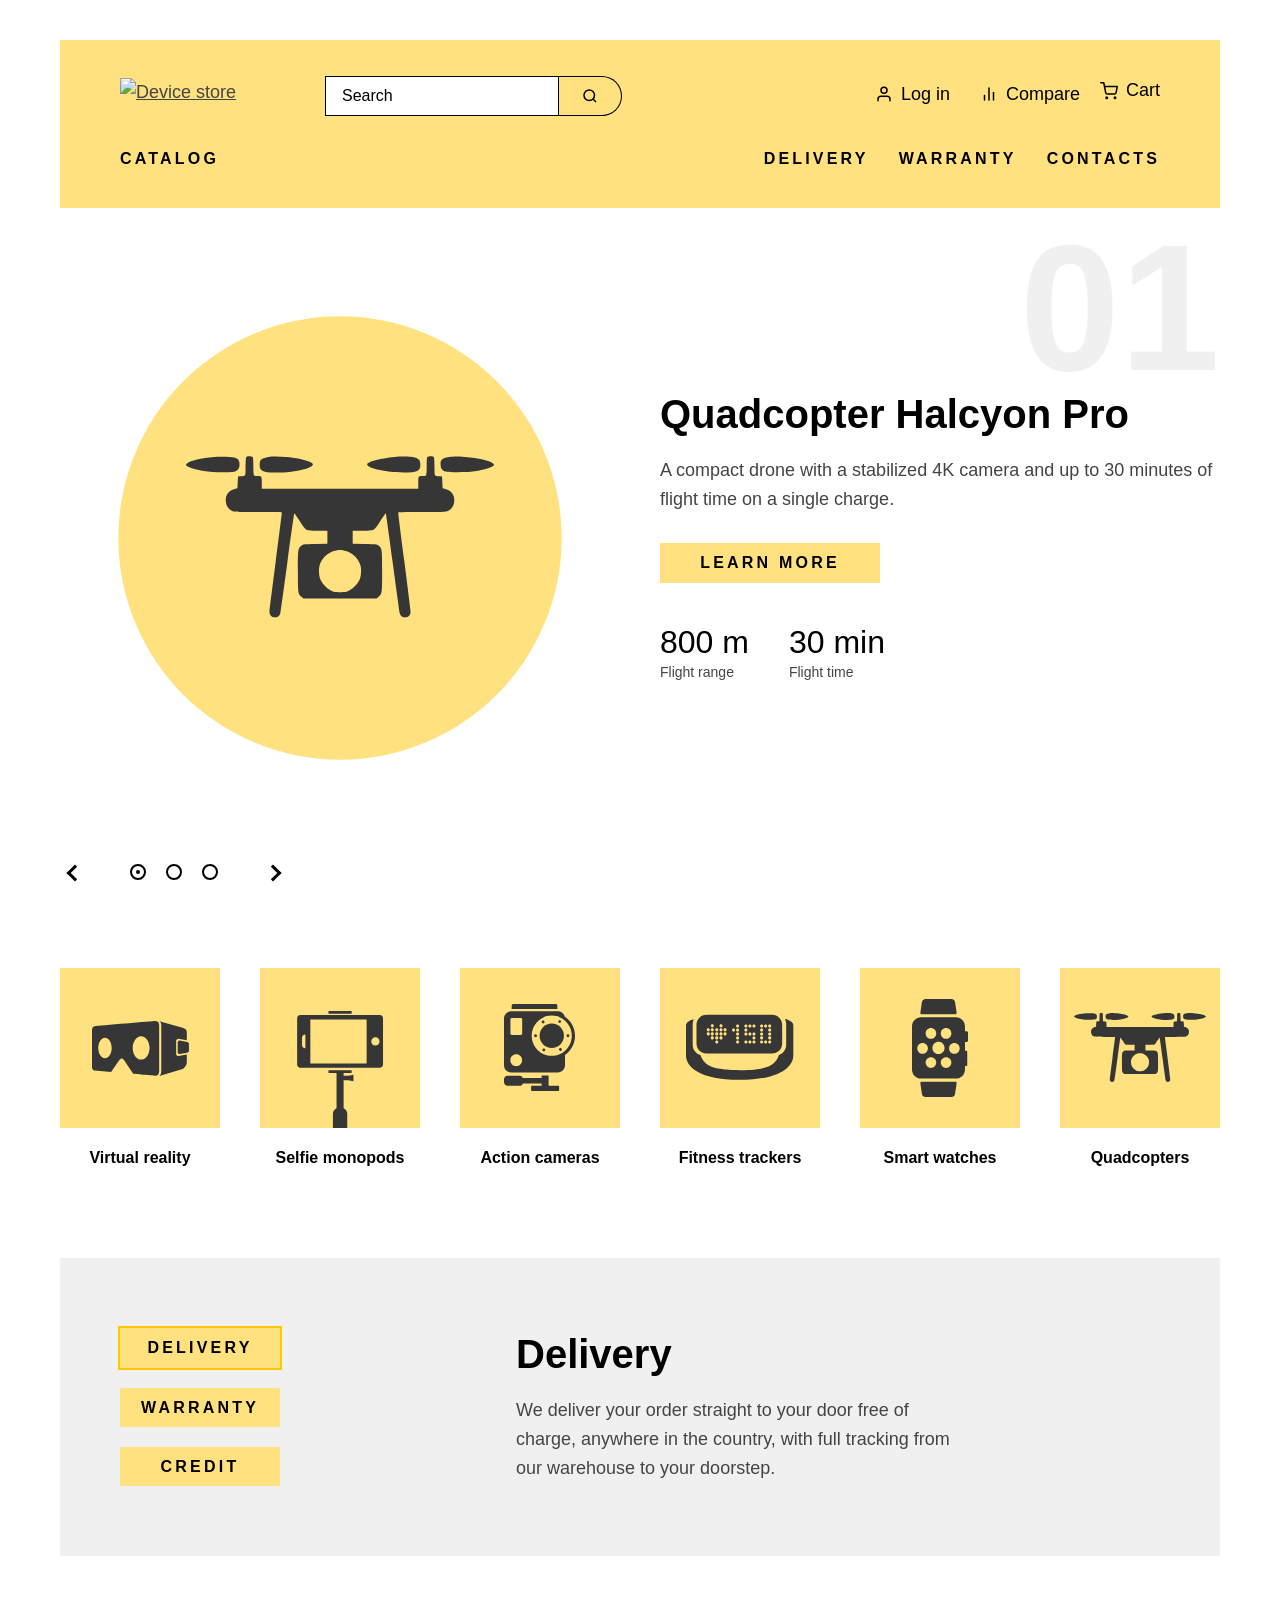
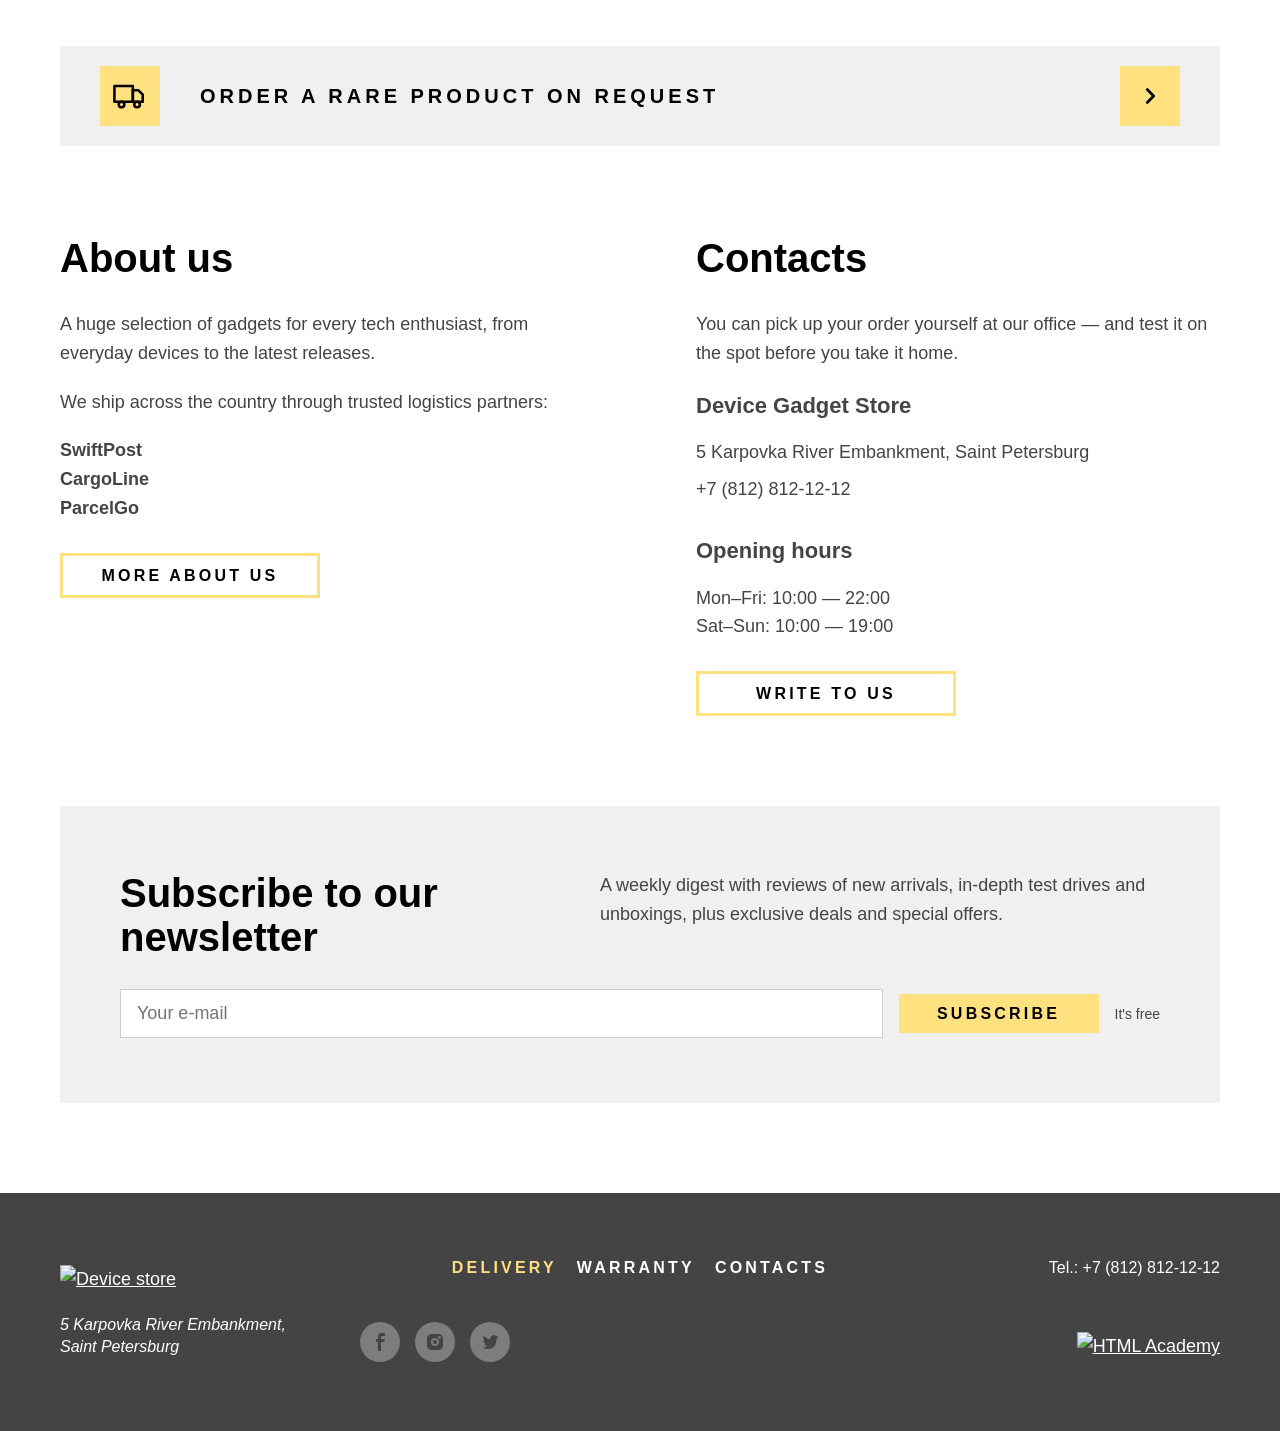
==== index.html @ ead5c439 "Add icons and real interactivity (cart, filters, sorting, pagination) - Replace empty placeholder sq" ====
<!DOCTYPE html>
<html lang="en">
  <head>
    <meta charset="utf-8">
    <meta name="viewport" content="width=device-width, initial-scale=1.0">
    <meta name="color-scheme" content="light">
    <meta name="description" content="Device — an online store for gadgets: drones, VR headsets, action cameras, fitness trackers, smart watches and more.">
    <title>Device — Gadget Store</title>
    <link rel="icon" href="./img/favicon.svg" type="image/svg+xml">
    <link rel="preload" href="./fonts/Rubik/Rubik-Regular.woff2" as="font" type="font/woff2" crossorigin>
    <link rel="preload" href="./fonts/Raleway/Raleway-ExtraBold.woff2" as="font" type="font/woff2" crossorigin>
    <link rel="stylesheet" href="./css/styles.css">
    <script src="./js/main.js" defer></script>
  </head>
  <body>
    <header class="page-header">
      <nav class="main-nav" data-nav>
        <a class="main-nav-logo" href="index.html">
          <img class="main-nav-logo-image" src="./img/logos/logo.svg" height="36" width="145" alt="Device store">
        </a>
        <button class="main-nav-toggle" type="button" data-nav-toggle aria-expanded="false" aria-label="Toggle navigation">
          <span class="main-nav-toggle-line"></span>
        </button>
        <div class="user-menu">
          <form class="search" action="https://echo.htmlacademy.ru/" method="post">
            <label class="search-label">
              <span class="visually-hidden">Search the site</span>
              <input class="search-input" type="search" name="search" placeholder="Search">
            </label>
            <button class="search-button" type="submit">
              <svg class="icon" width="18" height="18" viewBox="0 0 24 24" fill="none" stroke="currentColor" stroke-width="2" aria-hidden="true">
                <circle cx="11" cy="11" r="7"></circle>
                <path d="m20 20-3.6-3.6"></path>
              </svg>
              <span class="visually-hidden">Find</span>
            </button>
          </form>
          <ul class="user-list reset-list">
            <li class="user-list-item user-list-item-login">
              <a class="user-link link" href="#">
                <svg class="icon" width="18" height="18" viewBox="0 0 24 24" fill="none" stroke="currentColor" stroke-width="2" stroke-linecap="round" stroke-linejoin="round" aria-hidden="true">
                  <path d="M20 21v-2a4 4 0 0 0-4-4H8a4 4 0 0 0-4 4v2"></path>
                  <circle cx="12" cy="7" r="4"></circle>
                </svg>
                Log in
              </a>
            </li>
          </ul>
          <ul class="shop-list reset-list">
            <li class="shop-list-item shop-list-item-compare">
              <a class="shop-link link" href="#">
                <svg class="icon" width="18" height="18" viewBox="0 0 24 24" fill="none" stroke="currentColor" stroke-width="2" stroke-linecap="round" stroke-linejoin="round" aria-hidden="true">
                  <line x1="18" y1="20" x2="18" y2="10"></line>
                  <line x1="12" y1="20" x2="12" y2="4"></line>
                  <line x1="6" y1="20" x2="6" y2="14"></line>
                </svg>
                Compare
              </a>
            </li>
            <li class="shop-list-item shop-list-item-cart">
              <button class="shop-link cart-button link" type="button" data-cart-button>
                <svg class="icon" width="18" height="18" viewBox="0 0 24 24" fill="none" stroke="currentColor" stroke-width="2" stroke-linecap="round" stroke-linejoin="round" aria-hidden="true">
                  <circle cx="9" cy="21" r="1"></circle>
                  <circle cx="20" cy="21" r="1"></circle>
                  <path d="M1 1h4l2.68 13.39a2 2 0 0 0 2 1.61h9.72a2 2 0 0 0 2-1.61L23 6H6"></path>
                </svg>
                Cart
                <span class="cart-count" data-cart-count hidden>0</span>
              </button>
            </li>
          </ul>
        </div>
        <ul class="site-list reset-list">
          <li class="site-list-item site-list-item-catalog">
            <a class="site-link link" href="catalog.html">Catalog</a>
          </li>
          <li class="site-list-item">
            <a class="site-link link" href="#">Delivery</a>
          </li>
          <li class="site-list-item">
            <a class="site-link link" href="#">Warranty</a>
          </li>
          <li class="site-list-item">
            <a class="site-link link" href="#">Contacts</a>
          </li>
        </ul>
      </nav>
    </header>
    <main class="main-container main-index">
      <h1 class="visually-hidden">Device — online gadget store</h1>
      <section class="slider" data-slider>
        <h2 class="visually-hidden">Featured products</h2>
        <ul class="slider-list reset-list">
          <li class="slider-slide slider-slide-current" data-slide>
            <span class="slider-number" aria-hidden="true">01</span>
            <img class="slider-image" src="./img/slider-img/drone.svg" height="480" width="480" alt="Quadcopter with a 4K camera">
            <div class="slider-content">
              <h3 class="slider-title title">Quadcopter Halcyon Pro</h3>
              <p class="slider-description">
                A compact drone with a stabilized 4K camera and up to 30 minutes
                of flight time on a single charge.
              </p>
              <a class="button slider-button-details" href="#">Learn more</a>
              <dl class="specs">
                <div class="specs-item">
                  <dt class="specs-name">Flight range</dt>
                  <dd class="specs-value">800 m</dd>
                </div>
                <div class="specs-item">
                  <dt class="specs-name">Flight time</dt>
                  <dd class="specs-value">30 min</dd>
                </div>
              </dl>
            </div>
          </li>
          <li class="slider-slide" data-slide hidden>
            <span class="slider-number" aria-hidden="true">02</span>
            <img class="slider-image" src="./img/slider-img/vr.svg" height="480" width="480" alt="VR headset">
            <div class="slider-content">
              <h3 class="slider-title title">VR Headset Optic One</h3>
              <p class="slider-description">
                Immersive virtual reality with a high-refresh display and precise
                head tracking for games and 360° video.
              </p>
              <a class="button slider-button-details" href="#">Learn more</a>
              <dl class="specs">
                <div class="specs-item">
                  <dt class="specs-name">Field of view</dt>
                  <dd class="specs-value">110°</dd>
                </div>
                <div class="specs-item">
                  <dt class="specs-name">Refresh rate</dt>
                  <dd class="specs-value">90 Hz</dd>
                </div>
              </dl>
            </div>
          </li>
          <li class="slider-slide" data-slide hidden>
            <span class="slider-number" aria-hidden="true">03</span>
            <img class="slider-image" src="./img/slider-img/watch.svg" height="480" width="480" alt="Smart watch">
            <div class="slider-content">
              <h3 class="slider-title title">Smart Watch Element</h3>
              <p class="slider-description">
                Track your workouts, heart rate and sleep, and stay connected
                with notifications right on your wrist.
              </p>
              <a class="button slider-button-details" href="#">Learn more</a>
              <dl class="specs">
                <div class="specs-item">
                  <dt class="specs-name">Battery life</dt>
                  <dd class="specs-value">7 days</dd>
                </div>
                <div class="specs-item">
                  <dt class="specs-name">Water resistance</dt>
                  <dd class="specs-value">50 m</dd>
                </div>
              </dl>
            </div>
          </li>
        </ul>
        <div class="slider-controls">
          <button class="slider-arrow slider-arrow-prev" type="button" data-slider-prev>
            <span class="visually-hidden">Previous product</span>
          </button>
          <ol class="slider-pagination reset-list" data-slider-pagination>
            <li class="slider-pagination-item">
              <button class="slider-pagination-button slider-pagination-button-current" type="button" data-slide-to="0">
                <span class="visually-hidden">Product 1</span>
              </button>
            </li>
            <li class="slider-pagination-item">
              <button class="slider-pagination-button" type="button" data-slide-to="1">
                <span class="visually-hidden">Product 2</span>
              </button>
            </li>
            <li class="slider-pagination-item">
              <button class="slider-pagination-button" type="button" data-slide-to="2">
                <span class="visually-hidden">Product 3</span>
              </button>
            </li>
          </ol>
          <button class="slider-arrow slider-arrow-next" type="button" data-slider-next>
            <span class="visually-hidden">Next product</span>
          </button>
        </div>
      </section>
      <section class="categories">
        <h2 class="visually-hidden">Product categories</h2>
        <ul class="categories-list reset-list">
          <li class="categories-item">
            <a class="categories-link" href="#">
              <svg class="categories-image" width="160" height="160" viewBox="0 0 160 160" fill="none" xmlns="http://www.w3.org/2000/svg">
                  <path d="M116.131 85.639V73.003C116.131 71.694 117.176 70.633 118.466 70.633L126.792 72.214V64.02C126.792 61.665 125.084 60.589 122.59 59.755L99.4034 53.175C101.019 54.566 101.292 55.215 101.292 57.571V102.78C101.292 105.136 100.842 106.846 99.3254 107.99L122.59 100.925C124.991 100.092 126.792 96.709 126.792 94.353V86.44L118.466 88.007C117.176 88.009 116.131 86.947 116.131 85.639Z" fill="#363636"/>
                  <path d="M127.129 73.979L119.531 72.535C118.523 72.535 117.707 73.364 117.707 74.386V84.254C117.707 85.277 118.523 86.106 119.531 86.106L127.129 84.675C128.283 84.256 128.953 83.846 128.953 82.823V75.83C128.953 74.808 128.187 74.323 127.129 73.979Z" fill="#363636"/>
                  <path d="M99.1704 57.483C99.1704 52.403 94.9384 53.024 94.9384 53.024C94.9384 53.024 37.8324 57.738 34.8384 58.145C31.8444 58.552 32.0014 62.532 32.0014 62.532C32.0014 62.532 32.0004 95.069 32.0004 98.812C32.0004 102.555 34.5994 102.565 34.5994 102.565L51.0764 103.968L59.2124 92.3C59.2124 92.3 60.3214 90.472 61.7174 90.472C63.1144 90.472 64.1494 92.333 64.1494 92.333L73.2104 105.854C73.2104 105.854 92.1054 107.763 95.7314 107.763C99.3574 107.762 99.1704 102.739 99.1704 102.739C99.1704 102.739 99.1704 62.563 99.1704 57.483ZM44.9824 90.192C41.2844 90.192 38.2864 85.591 38.2864 79.917C38.2864 74.243 41.2844 69.642 44.9824 69.642C48.6804 69.642 51.6784 74.243 51.6784 79.917C51.6784 85.591 48.6804 90.192 44.9824 90.192ZM81.1404 91.618C76.4784 91.618 72.6994 86.379 72.6994 79.917C72.6994 73.454 76.4794 68.215 81.1404 68.215C85.8024 68.215 89.5824 73.454 89.5824 79.917C89.5824 86.379 85.8024 91.618 81.1404 91.618Z" fill="#363636"/>
              </svg>
              <span class="categories-name categories-name-vr">Virtual reality</span>
            </a>
          </li>
          <li class="categories-item">
            <a class="categories-link" href="#">
              <svg class="categories-image" width="160" height="160" viewBox="0 0 160 160" fill="none" xmlns="http://www.w3.org/2000/svg">
                <path d="M119.821 47.011H40.33C38.569 47.011 37.142 48.438 37.142 50.199V96.612C37.142 98.375 38.569 99.801 40.33 99.801H119.822C121.584 99.801 123.011 98.374 123.011 96.612V50.199C123.011 48.438 121.583 47.011 119.821 47.011ZM45.392 80.236H45.166C43.404 80.236 41.977 78.807 41.977 77.047V69.764C41.977 68.003 43.404 66.576 45.166 66.576H45.392V80.236ZM106.623 95.408H50.341V51.402H106.623V95.408ZM115.4 77.552C113.111 77.552 111.254 75.697 111.254 73.405C111.254 71.113 113.11 69.258 115.4 69.258C117.691 69.258 119.548 71.113 119.548 73.405C119.548 75.697 117.691 77.552 115.4 77.552Z" fill="#363636" />
                <path d="M91.654 43H68.497V45.758H91.654V43Z" fill="#363636" />
                <path d="M83.608 107.861V104.888H91.654V102.13H68.498V104.888H76.543V140.134C74.404 141.072 72.908 143.206 72.908 145.693V160H87.243V145.693C87.243 143.207 85.748 141.072 83.607 140.136V112.146H88.403L93.454 113.359V106.648L88.403 107.861H83.608Z" fill="#363636" />
              </svg>
              <span class="categories-name categories-name-monopods">Selfie monopods</span>
            </a>
          </li>
          <li class="categories-item">
            <a class="categories-link" href="#">
              <svg class="categories-image" width="160" height="160" viewBox="0 0 160 160" fill="none" xmlns="http://www.w3.org/2000/svg">
                <path d="M97.349 37.49C97.349 36.754 96.771 36 96.038 36H53.053C52.32 36 51.672 36.754 51.672 37.49V41.012H97.348L97.349 37.49Z" fill="#363636" />
                <path d="M98.202 117.809H88.605V107.426H81.647V109.933H62.774C62.237 108.679 61.017 107.785 59.593 107.785H47.559C45.642 107.784 44 109.387 44 111.311V114.329C44 116.253 45.642 117.809 47.559 117.809H59.594C61.105 117.809 62.386 116.913 62.863 115.483H81.648V117.809H72.13C71.597 117.809 71.12 118.246 71.12 118.781V121.953C71.12 122.488 71.598 123.001 72.13 123.001H98.202C98.735 123.001 99.132 122.488 99.132 121.953V118.78C99.132 118.245 98.735 117.809 98.202 117.809Z" fill="#363636" />
                <path d="M104.666 48.39C103.805 45.453 101.099 43.34 97.895 43.34H51.148C47.25 43.34 44 46.449 44 50.361V97.261C44 101.173 47.25 104.382 51.148 104.382H97.895C101.793 104.382 105.021 101.173 105.021 97.261V86.915C111.087 82.711 115.022 75.704 115.022 67.751C115.021 59.672 110.89 52.57 104.666 48.39ZM56.238 98.151C52.979 98.151 50.337 95.501 50.337 92.23C50.337 88.96 52.979 86.308 56.238 86.308C59.497 86.308 62.14 88.96 62.14 92.23C62.14 95.501 59.497 98.151 56.238 98.151ZM62.199 65.546C62.199 66.332 61.564 66.968 60.781 66.968H51.841C51.058 66.968 50.423 66.331 50.423 65.546V51.386C50.423 50.6 51.058 49.963 51.841 49.963H60.78C61.563 49.963 62.198 50.6 62.198 51.386L62.199 65.546ZM91.762 87.858C80.686 87.858 71.705 78.848 71.705 67.735C71.705 56.622 80.685 47.611 91.762 47.611C102.839 47.611 111.82 56.621 111.82 67.735C111.82 78.849 102.839 87.858 91.762 87.858Z" fill="#363636" />
                <path d="M91.762 79.964C98.4932 79.964 103.95 74.4889 103.95 67.735C103.95 60.9811 98.4932 55.506 91.762 55.506C85.0308 55.506 79.574 60.9811 79.574 67.735C79.574 74.4889 85.0308 79.964 91.762 79.964Z" fill="#363636" />
                <path d="M75.562 69.171C76.3545 69.171 76.997 68.5285 76.997 67.736C76.997 66.9435 76.3545 66.301 75.562 66.301C74.7695 66.301 74.127 66.9435 74.127 67.736C74.127 68.5285 74.7695 69.171 75.562 69.171Z" fill="#363636" />
                <path d="M107.963 69.171C108.756 69.171 109.398 68.5285 109.398 67.736C109.398 66.9435 108.756 66.301 107.963 66.301C107.17 66.301 106.528 66.9435 106.528 67.736C106.528 68.5285 107.17 69.171 107.963 69.171Z" fill="#363636" />
                <path d="M83.109 55.429C83.9015 55.429 84.544 54.7865 84.544 53.994C84.544 53.2015 83.9015 52.559 83.109 52.559C82.3165 52.559 81.674 53.2015 81.674 53.994C81.674 54.7865 82.3165 55.429 83.109 55.429Z" fill="#363636" />
                <path d="M100.415 82.912C101.205 82.912 101.845 82.2691 101.845 81.476C101.845 80.6829 101.205 80.04 100.415 80.04C99.6252 80.04 98.985 80.6829 98.985 81.476C98.985 82.2691 99.6252 82.912 100.415 82.912Z" fill="#363636" />
                <path d="M99.697 55C100.49 55 101.132 54.3575 101.132 53.565C101.132 52.7725 100.49 52.13 99.697 52.13C98.9045 52.13 98.262 52.7725 98.262 53.565C98.262 54.3575 98.9045 55 99.697 55Z" fill="#363636" />
                <path d="M83.828 83.341C84.6205 83.341 85.263 82.6985 85.263 81.906C85.263 81.1135 84.6205 80.471 83.828 80.471C83.0355 80.471 82.393 81.1135 82.393 81.906C82.393 82.6985 83.0355 83.341 83.828 83.341Z" fill="#363636" />
              </svg>
              <span class="categories-name categories-name-action-cameras">Action cameras</span>
            </a>
          </li>
          <li class="categories-item">
            <a class="categories-link" href="#">
              <svg class="categories-image" width="160" height="160" viewBox="0 0 160 160" fill="none" xmlns="http://www.w3.org/2000/svg">
                <path d="M124.967 51.0741C125.719 52.5151 126.176 54.1541 126.176 55.8921V76.9941C126.176 81.6101 123.084 85.5211 118.93 86.8941C117.605 90.8811 115.152 94.7481 110.879 97.3261C102.203 102.557 79.755 102.163 79.681 102.163C79.603 102.163 57.168 102.558 48.492 97.3261C44.276 94.7811 41.784 90.9791 40.45 87.0471C36.032 85.8381 32.694 81.7961 32.694 76.9941V55.8931C32.694 54.2051 33.121 52.6111 33.833 51.2001C30.17 52.1091 26 53.9181 26 57.4341C26 63.6771 26 83.1211 26 87.4171C26 97.6681 37.839 111.85 79.657 111.85C121.477 111.85 133.314 97.6681 133.314 87.4171C133.314 83.1211 133.314 63.6771 133.314 57.4341C133.313 53.7501 128.738 51.9401 124.967 51.0741Z" fill="#363636" />
                <path d="M46.561 85.4591H112.084C117.648 85.4591 122.158 80.9461 122.158 75.3821V56.9351C122.158 51.3721 117.648 46.8601 112.084 46.8601H46.561C40.997 46.8601 36.486 51.3711 36.486 56.9351V75.3821C36.486 80.9461 40.997 85.4591 46.561 85.4591ZM109.695 56.4681C110.562 56.4681 111.264 57.1711 111.264 58.0381C111.264 58.9041 110.562 59.6071 109.695 59.6071C108.828 59.6071 108.127 58.9041 108.127 58.0381C108.127 57.1701 108.828 56.4681 109.695 56.4681ZM109.695 60.5071C110.562 60.5071 111.264 61.2101 111.264 62.0751C111.264 62.9421 110.562 63.6441 109.695 63.6441C108.828 63.6441 108.127 62.9421 108.127 62.0751C108.127 61.2101 108.828 60.5071 109.695 60.5071ZM109.695 64.5461C110.562 64.5461 111.264 65.2481 111.264 66.1151C111.264 66.9811 110.562 67.6841 109.695 67.6841C108.828 67.6841 108.127 66.9811 108.127 66.1151C108.127 65.2481 108.828 64.5461 109.695 64.5461ZM109.695 68.3731C110.562 68.3731 111.264 69.0771 111.264 69.9421C111.264 70.8091 110.562 71.5101 109.695 71.5101C108.828 71.5101 108.127 70.8091 108.127 69.9421C108.127 69.0761 108.828 68.3731 109.695 68.3731ZM109.695 72.4121C110.562 72.4121 111.264 73.1141 111.264 73.9811C111.264 74.8461 110.562 75.5491 109.695 75.5491C108.828 75.5491 108.127 74.8451 108.127 73.9811C108.127 73.1141 108.828 72.4121 109.695 72.4121ZM105.656 56.4681C106.523 56.4681 107.224 57.1711 107.224 58.0381C107.224 58.9041 106.523 59.6071 105.656 59.6071C104.791 59.6071 104.088 58.9041 104.088 58.0381C104.088 57.1701 104.791 56.4681 105.656 56.4681ZM105.656 72.4121C106.523 72.4121 107.224 73.1141 107.224 73.9811C107.224 74.8461 106.523 75.5491 105.656 75.5491C104.791 75.5491 104.088 74.8451 104.088 73.9811C104.088 73.1141 104.791 72.4121 105.656 72.4121ZM101.619 56.4681C102.484 56.4681 103.187 57.1711 103.187 58.0381C103.187 58.9041 102.484 59.6071 101.619 59.6071C100.752 59.6071 100.05 58.9041 100.05 58.0381C100.05 57.1701 100.752 56.4681 101.619 56.4681ZM101.619 60.5071C102.484 60.5071 103.187 61.2101 103.187 62.0751C103.187 62.9421 102.484 63.6441 101.619 63.6441C100.752 63.6441 100.05 62.9421 100.05 62.0751C100.05 61.2101 100.752 60.5071 101.619 60.5071ZM101.619 64.5461C102.484 64.5461 103.187 65.2481 103.187 66.1151C103.187 66.9811 102.484 67.6841 101.619 67.6841C100.752 67.6841 100.05 66.9811 100.05 66.1151C100.05 65.2481 100.752 64.5461 101.619 64.5461ZM101.619 68.3731C102.484 68.3731 103.187 69.0771 103.187 69.9421C103.187 70.8091 102.484 71.5101 101.619 71.5101C100.752 71.5101 100.05 70.8091 100.05 69.9421C100.05 69.0761 100.752 68.3731 101.619 68.3731ZM101.619 72.4121C102.484 72.4121 103.187 73.1141 103.187 73.9811C103.187 74.8461 102.484 75.5491 101.619 75.5491C100.752 75.5491 100.05 74.8451 100.05 73.9811C100.05 73.1141 100.752 72.4121 101.619 72.4121ZM93.965 56.4681C94.832 56.4681 95.533 57.1711 95.533 58.0381C95.533 58.9041 94.832 59.6071 93.965 59.6071C93.098 59.6071 92.397 58.9041 92.397 58.0381C92.396 57.1701 93.1 56.4681 93.965 56.4681ZM93.965 64.5461C94.832 64.5461 95.533 65.2481 95.533 66.1151C95.533 66.9811 94.832 67.6841 93.965 67.6841C93.098 67.6841 92.397 66.9811 92.397 66.1151C92.396 65.2481 93.1 64.5461 93.965 64.5461ZM93.965 68.4271C94.832 68.4271 95.533 69.1281 95.533 69.9951C95.533 70.8601 94.832 71.5641 93.965 71.5641C93.098 71.5641 92.397 70.8601 92.397 69.9951C92.396 69.1281 93.1 68.4271 93.965 68.4271ZM93.965 72.4121C94.832 72.4121 95.533 73.1141 95.533 73.9811C95.533 74.8461 94.832 75.5491 93.965 75.5491C93.098 75.5491 92.397 74.8451 92.397 73.9811C92.396 73.1141 93.1 72.4121 93.965 72.4121ZM89.926 56.4681C90.793 56.4681 91.496 57.1711 91.496 58.0381C91.496 58.9041 90.793 59.6071 89.926 59.6071C89.061 59.6071 88.357 58.9041 88.357 58.0381C88.356 57.1701 89.061 56.4681 89.926 56.4681ZM89.926 64.5461C90.793 64.5461 91.496 65.2481 91.496 66.1151C91.496 66.9811 90.793 67.6841 89.926 67.6841C89.061 67.6841 88.357 66.9811 88.357 66.1151C88.356 65.2481 89.061 64.5461 89.926 64.5461ZM89.926 72.4121C90.793 72.4121 91.496 73.1141 91.496 73.9811C91.496 74.8461 90.793 75.5491 89.926 75.5491C89.061 75.5491 88.357 74.8451 88.357 73.9811C88.356 73.1141 89.061 72.4121 89.926 72.4121ZM85.888 56.4681C86.753 56.4681 87.457 57.1711 87.457 58.0381C87.457 58.9041 86.753 59.6071 85.888 59.6071C85.021 59.6071 84.32 58.9041 84.32 58.0381C84.319 57.1701 85.021 56.4681 85.888 56.4681ZM85.888 60.5071C86.753 60.5071 87.457 61.2101 87.457 62.0751C87.457 62.9421 86.753 63.6441 85.888 63.6441C85.021 63.6441 84.32 62.9421 84.32 62.0751C84.319 61.2101 85.021 60.5071 85.888 60.5071ZM85.888 64.5461C86.753 64.5461 87.457 65.2481 87.457 66.1151C87.457 66.9811 86.753 67.6841 85.888 67.6841C85.021 67.6841 84.32 66.9811 84.32 66.1151C84.319 65.2481 85.021 64.5461 85.888 64.5461ZM85.888 72.4121C86.753 72.4121 87.457 73.1141 87.457 73.9811C87.457 74.8461 86.753 75.5491 85.888 75.5491C85.021 75.5491 84.32 74.8451 84.32 73.9811C84.319 73.1141 85.021 72.4121 85.888 72.4121ZM77.598 56.4681C78.465 56.4681 79.167 57.1711 79.167 58.0381C79.167 58.9041 78.465 59.6071 77.598 59.6071C76.731 59.6071 76.03 58.9041 76.03 58.0381C76.029 57.1701 76.731 56.4681 77.598 56.4681ZM77.598 60.5071C78.465 60.5071 79.167 61.2101 79.167 62.0751C79.167 62.9421 78.465 63.6441 77.598 63.6441C76.731 63.6441 76.03 62.9421 76.03 62.0751C76.029 61.2101 76.731 60.5071 77.598 60.5071ZM77.598 64.5461C78.465 64.5461 79.167 65.2481 79.167 66.1151C79.167 66.9811 78.465 67.6841 77.598 67.6841C76.731 67.6841 76.03 66.9811 76.03 66.1151C76.029 65.2481 76.731 64.5461 77.598 64.5461ZM77.598 68.4271C78.465 68.4271 79.167 69.1281 79.167 69.9951C79.167 70.8601 78.465 71.5641 77.598 71.5641C76.731 71.5641 76.03 70.8601 76.03 69.9951C76.029 69.1281 76.731 68.4271 77.598 68.4271ZM77.598 72.4121C78.465 72.4121 79.167 73.1141 79.167 73.9811C79.167 74.8461 78.465 75.5491 77.598 75.5491C76.731 75.5491 76.03 74.8451 76.03 73.9811C76.029 73.1141 76.731 72.4121 77.598 72.4121ZM73.559 60.5071C74.426 60.5071 75.127 61.2101 75.127 62.0751C75.127 62.9421 74.426 63.6441 73.559 63.6441C72.692 63.6441 71.99 62.9421 71.99 62.0751C71.99 61.2101 72.691 60.5071 73.559 60.5071ZM65.057 60.2951C65.922 60.2951 66.626 60.9981 66.626 61.8631C66.626 62.7301 65.922 63.4321 65.057 63.4321C64.19 63.4321 63.486 62.7291 63.486 61.8631C63.486 60.9981 64.189 60.2951 65.057 60.2951ZM65.057 64.3331C65.922 64.3331 66.626 65.0361 66.626 65.9031C66.626 66.7691 65.922 67.4731 65.057 67.4731C64.19 67.4731 63.486 66.7691 63.486 65.9031C63.486 65.0361 64.189 64.3331 65.057 64.3331ZM61.018 56.2551C61.883 56.2551 62.586 56.9581 62.586 57.8251C62.586 58.6911 61.882 59.3931 61.018 59.3931C60.151 59.3931 59.449 58.6901 59.449 57.8251C59.449 56.9581 60.15 56.2551 61.018 56.2551ZM61.018 60.2951C61.883 60.2951 62.586 60.9981 62.586 61.8631C62.586 62.7301 61.882 63.4321 61.018 63.4321C60.151 63.4321 59.449 62.7291 59.449 61.8631C59.449 60.9981 60.15 60.2951 61.018 60.2951ZM61.018 64.3331C61.883 64.3331 62.586 65.0361 62.586 65.9031C62.586 66.7691 61.882 67.4731 61.018 67.4731C60.151 67.4731 59.449 66.7691 59.449 65.9031C59.449 65.0361 60.15 64.3331 61.018 64.3331ZM61.018 68.3731C61.883 68.3731 62.586 69.0771 62.586 69.9421C62.586 70.8091 61.882 71.5101 61.018 71.5101C60.151 71.5101 59.449 70.8091 59.449 69.9421C59.449 69.0761 60.15 68.3731 61.018 68.3731ZM56.764 60.2951C57.631 60.2951 58.333 60.9981 58.333 61.8631C58.333 62.7301 57.631 63.4321 56.764 63.4321C55.897 63.4321 55.196 62.7291 55.196 61.8631C55.196 60.9981 55.897 60.2951 56.764 60.2951ZM56.764 64.3331C57.631 64.3331 58.333 65.0361 58.333 65.9031C58.333 66.7691 57.631 67.4731 56.764 67.4731C55.897 67.4731 55.196 66.7691 55.196 65.9031C55.196 65.0361 55.897 64.3331 56.764 64.3331ZM56.764 68.3731C57.631 68.3731 58.333 69.0771 58.333 69.9421C58.333 70.8091 57.631 71.5101 56.764 71.5101C55.897 71.5101 55.196 70.8091 55.196 69.9421C55.196 69.0761 55.897 68.3731 56.764 68.3731ZM56.764 72.4121C57.631 72.4121 58.333 73.1141 58.333 73.9811C58.333 74.8461 57.631 75.5491 56.764 75.5491C55.897 75.5491 55.196 74.8451 55.196 73.9811C55.196 73.1141 55.897 72.4121 56.764 72.4121ZM52.3 56.2551C53.167 56.2551 53.871 56.9581 53.871 57.8251C53.871 58.6911 53.167 59.3931 52.3 59.3931C51.435 59.3931 50.731 58.6901 50.731 57.8251C50.731 56.9581 51.435 56.2551 52.3 56.2551ZM52.3 60.2951C53.167 60.2951 53.871 60.9981 53.871 61.8631C53.871 62.7301 53.167 63.4321 52.3 63.4321C51.435 63.4321 50.731 62.7291 50.731 61.8631C50.731 60.9981 51.435 60.2951 52.3 60.2951ZM52.3 64.3331C53.167 64.3331 53.871 65.0361 53.871 65.9031C53.871 66.7691 53.167 67.4731 52.3 67.4731C51.435 67.4731 50.731 66.7691 50.731 65.9031C50.731 65.0361 51.435 64.3331 52.3 64.3331ZM52.3 68.3731C53.167 68.3731 53.871 69.0771 53.871 69.9421C53.871 70.8091 53.167 71.5101 52.3 71.5101C51.435 71.5101 50.731 70.8091 50.731 69.9421C50.731 69.0761 51.435 68.3731 52.3 68.3731ZM48.263 60.2951C49.128 60.2951 49.832 60.9981 49.832 61.8631C49.832 62.7301 49.128 63.4321 48.263 63.4321C47.396 63.4321 46.694 62.7291 46.694 61.8631C46.694 60.9981 47.396 60.2951 48.263 60.2951ZM48.263 64.3331C49.128 64.3331 49.832 65.0361 49.832 65.9031C49.832 66.7691 49.128 67.4731 48.263 67.4731C47.396 67.4731 46.694 66.7691 46.694 65.9031C46.694 65.0361 47.396 64.3331 48.263 64.3331Z" fill="#363636" />
              </svg>
              <span class="categories-name categories-name-fitness-bracelets">Fitness trackers</span>
            </a>
          </li>
          <li class="categories-item">
            <a class="categories-link" href="#">
              <svg class="categories-image" width="160" height="160" viewBox="0 0 160 160" fill="none" xmlns="http://www.w3.org/2000/svg">
                <path d="M106.494 63.197H104.979V58.557C104.979 53.505 100.892 49.371 95.897 49.371H61.082C56.086 49.372 52 53.505 52 58.557V101.425C52 106.477 56.087 110.61 61.083 110.61H95.898C100.893 110.61 104.98 106.477 104.98 101.425V98.01H106.495C106.91 98.01 107.252 97.666 107.252 97.246V83.467C107.252 83.046 106.91 82.701 106.495 82.701H104.98V73.913H106.495C107.327 73.913 108.009 73.225 108.009 72.382V64.728C108.008 63.886 107.326 63.197 106.494 63.197ZM86.082 60.088C89.008 60.088 91.381 62.486 91.381 65.446C91.381 68.406 89.008 70.804 86.082 70.804C83.156 70.804 80.784 68.406 80.784 65.446C80.784 62.486 83.156 60.088 86.082 60.088ZM70.945 60.088C73.87 60.088 76.243 62.486 76.243 65.446C76.243 68.406 73.87 70.804 70.945 70.804C68.019 70.804 65.647 68.406 65.647 65.446C65.647 62.486 68.019 60.088 70.945 60.088ZM57.297 80.397C57.297 77.438 59.668 75.039 62.595 75.039C65.521 75.039 67.893 77.438 67.893 80.397C67.893 83.356 65.52 85.755 62.595 85.755C59.668 85.756 57.297 83.356 57.297 80.397ZM70.945 99.894C68.019 99.894 65.647 97.496 65.647 94.536C65.647 91.576 68.019 89.178 70.945 89.178C73.87 89.178 76.243 91.576 76.243 94.536C76.243 97.496 73.87 99.894 70.945 99.894ZM72.435 79.991C72.435 76.609 75.146 73.867 78.49 73.867C81.834 73.867 84.545 76.609 84.545 79.991C84.545 83.373 81.834 86.115 78.49 86.115C75.146 86.114 72.435 83.373 72.435 79.991ZM86.082 99.894C83.156 99.894 80.784 97.496 80.784 94.536C80.784 91.576 83.156 89.178 86.082 89.178C89.008 89.178 91.381 91.576 91.381 94.536C91.381 97.496 89.008 99.894 86.082 99.894ZM94.384 85.756C91.457 85.756 89.086 83.357 89.086 80.398C89.086 77.439 91.457 75.04 94.384 75.04C97.31 75.04 99.682 77.439 99.682 80.398C99.682 83.356 97.31 85.756 94.384 85.756Z" fill="#363636" />
                <path d="M61.646 46.31H95.333C96.176 46.31 96.765 45.629 96.639 44.796L95.023 34.028C95.023 34.028 95.023 34.027 95.021 34.026C94.771 32.362 93.189 31 91.506 31H65.474C63.788 31 62.206 32.362 61.957 34.028L60.342 44.795C60.217 45.628 60.803 46.31 61.646 46.31Z" fill="#363636" />
                <path d="M95.333 113.671H61.646C60.803 113.671 60.217 114.354 60.342 115.187L61.957 125.954C62.207 127.62 63.789 128.982 65.473 128.982H91.505C93.189 128.982 94.771 127.62 95.022 125.956V125.954L96.637 115.187C96.765 114.354 96.176 113.671 95.333 113.671Z" fill="#363636" />
              </svg>
              <span class="categories-name categories-name-smart-watches">Smart watches</span>
            </a>
          </li>
          <li class="categories-item">
            <a class="categories-link" href="#">
              <svg class="categories-image" width="160" height="160" viewBox="0 0 160 160" fill="none" xmlns="http://www.w3.org/2000/svg">
                <path d="M26.0523 45.2579C20.5074 45.7452 15.8384 46.8507 14.5753 47.9303C13.8526 48.5465 13.8526 48.5465 14.3429 49.0865C14.9874 49.8062 18.0563 50.7315 21.5905 51.3228C25.5885 51.9908 34.1003 52.0162 35.3136 51.3741C36.5255 50.7061 36.9376 49.9605 36.9376 48.3927C36.9376 46.774 36.3185 45.9767 34.7198 45.5402C33.274 45.1543 28.9415 45 26.0523 45.2579Z" fill="#363636" />
                <path d="M39.7745 45.4883C39.6451 45.7715 39.5162 47.5962 39.5162 49.6001C39.5162 53.6611 39.6715 53.3784 37.3243 53.5332L36.2935 53.6103L36.0352 58.6986L34.8487 58.9818C32.2696 59.6498 30.8497 61.577 31.0572 64.2762C31.1851 66.2034 32.088 67.617 33.6358 68.3631C34.7447 68.8763 35.1055 68.9012 44.8819 68.9012C50.4268 68.9012 55.0191 68.9798 55.0704 69.0819C55.1212 69.2103 53.961 78.4891 52.4908 89.7206C51.046 100.951 49.8077 110.718 49.7823 111.387C49.731 113.004 50.6085 114.008 52.13 114.008C53.3673 114.008 54.1417 113.366 54.4513 112.106C54.5807 111.593 55.9469 101.773 57.4694 90.285C58.9914 78.8221 60.3322 69.4163 60.4098 69.4163C60.5128 69.4163 61.4928 70.8294 62.6022 72.552C65.5421 77.178 65.0011 76.8689 70.2375 76.8689H74.5959V82.4987L69.4631 82.5758C64.7429 82.6529 64.2531 82.7028 63.5818 83.191C62.009 84.3482 61.9568 84.606 61.9568 94.1676C61.9568 103.702 61.9832 103.96 63.4793 105.217L64.3304 105.913H95.6956L96.5462 105.217C98.0423 103.96 98.0667 103.702 98.0667 94.1676C98.0667 84.6061 98.0159 84.3483 96.4437 83.191C95.7728 82.7027 95.2826 82.6529 90.5619 82.5758L85.4301 82.4987V76.8689H89.7895C95.0239 76.8689 94.4829 77.178 97.4233 72.552C98.5337 70.8293 99.5131 69.4163 99.6167 69.4163C99.6929 69.4163 101.036 78.8221 102.556 90.285C104.079 101.773 105.446 111.593 105.575 112.106C105.884 113.366 106.657 114.008 107.896 114.008C109.418 114.008 110.295 113.004 110.243 111.387C110.217 110.718 108.979 100.951 107.534 89.7206C106.065 78.4892 104.903 69.2103 104.956 69.0819C105.006 68.9798 109.597 68.9012 115.145 68.9012C124.921 68.9012 125.281 68.8763 126.389 68.3631C127.937 67.617 128.839 66.2034 128.968 64.2762C129.175 61.577 127.757 59.6497 125.177 58.9818L123.99 58.6986L123.734 53.6103L122.702 53.5332C120.355 53.3784 120.508 53.6611 120.508 49.6001C120.508 47.5962 120.38 45.7715 120.252 45.4883C120.045 45.1284 119.709 45 118.884 45C118.265 45 117.646 45.1284 117.464 45.3086C117.258 45.5142 117.155 46.7739 117.155 49.2407C117.155 51.708 117.052 52.9678 116.845 53.1728C116.666 53.3525 115.944 53.4809 115.196 53.4809C113.57 53.4809 113.544 53.5331 113.544 56.5913V58.8784H46.4806V56.5913C46.4806 53.5332 46.4557 53.4809 44.8307 53.4809C44.0822 53.4809 43.3605 53.3525 43.1803 53.1728C42.9728 52.9677 42.8702 51.708 42.8702 49.2407C42.8702 46.7739 42.7672 45.5141 42.5606 45.3086C42.3799 45.1284 41.7603 45 41.1417 45C40.317 45 39.9815 45.1285 39.7745 45.4883ZM82.6173 85.6084C85.506 86.5068 88.0089 89.001 88.7833 91.7764C89.2218 93.3194 89.0929 95.9922 88.4991 97.5596C87.8028 99.4346 85.8145 101.569 83.9337 102.495C82.6437 103.137 82.1798 103.214 80.0128 103.214C77.8463 103.214 77.3819 103.137 76.0924 102.495C74.2081 101.569 72.2233 99.4346 71.5265 97.5596C70.9337 95.9922 70.8038 93.3194 71.2428 91.7764C71.9908 89.0528 74.4923 86.5069 77.3043 85.6084C79.3165 84.9659 80.6046 84.9659 82.6173 85.6084ZM50.0919 45.1543C46.1715 45.8223 45.5787 46.2852 45.5787 48.5981C45.5787 50.4228 46.0426 51.0141 47.8468 51.5537C49.3966 52.0161 55.0192 52.0679 58.3468 51.6821C65.2076 50.8598 69.6686 49.1377 68.0455 47.9301C66.7804 47.0302 63.1432 46.0536 58.9913 45.54C56.5157 45.232 50.9952 45 50.0919 45.1543ZM103.484 45.2579C97.1652 45.8482 91.6202 47.339 91.6202 48.4439C91.6202 50.1661 99.461 51.9136 107.25 51.9395C113.054 51.9395 114.446 51.2974 114.446 48.5982C114.446 46.774 113.827 45.9766 112.073 45.5142C110.424 45.1026 106.398 45 103.484 45.2579ZM126.776 45.2833C124.996 45.5143 123.758 46.0538 123.346 46.774C122.959 47.5445 123.036 49.6778 123.5 50.3458C124.428 51.6568 125.152 51.8111 130.568 51.8111C134.23 51.8111 136.37 51.6822 138.435 51.3228C141.969 50.7315 145.038 49.8062 145.683 49.0865C146.173 48.5465 146.173 48.5465 145.45 47.9303C144.109 46.7994 139.492 45.7452 133.534 45.2579C130.053 44.9747 129.046 44.9747 126.776 45.2833Z" fill="#363636" />
              </svg>
              <span class="categories-name categories-name-quadcopters">Quadcopters</span>
            </a>
          </li>
        </ul>
      </section>
      <section class="advantages" data-tabs>
        <h2 class="visually-hidden">Why shop with us</h2>
        <ul class="advantages-tabs reset-list" role="tablist">
          <li class="advantages-tabs-item">
            <button class="button advantages-tab advantages-tab-current" type="button" data-tab="delivery">Delivery</button>
          </li>
          <li class="advantages-tabs-item">
            <button class="button advantages-tab" type="button" data-tab="warranty">Warranty</button>
          </li>
          <li class="advantages-tabs-item">
            <button class="button advantages-tab" type="button" data-tab="credit">Credit</button>
          </li>
        </ul>
        <ul class="advantages-panels reset-list">
          <li class="advantages-panel advantages-panel-current advantages-panel-delivery" data-panel="delivery">
            <h3 class="advantages-panel-title title">Delivery</h3>
            <p class="advantages-panel-text">We deliver your order straight to your door free of charge,
              anywhere in the country, with full tracking from our warehouse to your doorstep.</p>
          </li>
          <li class="advantages-panel advantages-panel-warranty" data-panel="warranty" hidden>
            <h3 class="advantages-panel-title title">Warranty</h3>
            <p class="advantages-panel-text">Every product comes with an official manufacturer warranty.
              If something goes wrong, we will repair or replace it quickly and hassle-free.</p>
          </li>
          <li class="advantages-panel advantages-panel-credit" data-panel="credit" hidden>
            <h3 class="advantages-panel-title title">Credit</h3>
            <p class="advantages-panel-text">Flexible installment plans let you buy now and pay later.
              Our consultants will help you choose the option that best fits your budget.</p>
          </li>
        </ul>
      </section>
      <section class="special-order">
        <span class="special-order-icon">
          <svg width="34" height="34" viewBox="0 0 24 24" fill="none" stroke="currentColor" stroke-width="1.8" stroke-linecap="round" stroke-linejoin="round" aria-hidden="true">
            <path d="M1 5h13v11H1z"></path>
            <path d="M14 8h4l3 3v5h-7z"></path>
            <circle cx="6" cy="18" r="2"></circle>
            <circle cx="17" cy="18" r="2"></circle>
          </svg>
        </span>
        <a class="special-order-link" href="#">Order a rare product on request</a>
        <span class="special-order-arrow">
          <svg width="22" height="22" viewBox="0 0 24 24" fill="none" stroke="currentColor" stroke-width="3" stroke-linecap="round" stroke-linejoin="round" aria-hidden="true">
            <path d="m9 5 7 7-7 7"></path>
          </svg>
        </span>
      </section>
      <div class="info">
        <section class="about">
          <h2 class="about-title title">About us</h2>
          <p class="about-text">A huge selection of gadgets for every tech enthusiast,
            from everyday devices to the latest releases.</p>
          <p class="about-text">We ship across the country through trusted logistics partners:</p>
          <ul class="about-list reset-list">
            <li class="about-list-item">
              <b class="about-company">SwiftPost</b>
            </li>
            <li class="about-list-item">
              <b class="about-company">CargoLine</b>
            </li>
            <li class="about-list-item">
              <b class="about-company">ParcelGo</b>
            </li>
          </ul>
          <a class="button button-secondary about-button" href="#">More about us</a>
        </section>
        <section class="contacts">
          <h2 class="contacts-title title">Contacts</h2>
          <p class="contacts-text">You can pick up your order yourself at our office —
            and test it on the spot before you take it home.</p>
          <h3 class="contacts-subtitle">Device Gadget Store</h3>
          <address class="contacts-address">
            <p class="contacts-address-text">5 Karpovka River Embankment, Saint Petersburg</p>
            <a class="contacts-phone" href="tel:+78128121212">+7 (812) 812-12-12</a>
          </address>
          <h3 class="contacts-subtitle">Opening hours</h3>
          <ul class="contacts-schedule reset-list">
            <li class="contacts-schedule-item">Mon–Fri: 10:00 — 22:00</li>
            <li class="contacts-schedule-item">Sat–Sun: 10:00 — 19:00</li>
          </ul>
          <a class="button button-secondary contacts-button" href="#">Write to us</a>
        </section>
      </div>
      <section class="newsletter">
        <h2 class="visually-hidden">Email newsletter</h2>
        <div class="newsletter-intro">
          <h3 class="newsletter-title title">Subscribe to our newsletter</h3>
          <p class="newsletter-description">
            A weekly digest with reviews of new arrivals, in-depth test drives
            and unboxings, plus exclusive deals and special offers.
          </p>
        </div>
        <form class="newsletter-form" action="https://echo.htmlacademy.ru/" method="post">
          <label class="newsletter-field-label">
            <span class="visually-hidden">Your e-mail</span>
            <input class="newsletter-field" placeholder="Your e-mail" type="email" name="newsletter-email" required>
          </label>
          <button class="button newsletter-button" type="submit">Subscribe</button>
          <span class="newsletter-note">It's free</span>
        </form>
      </section>
    </main>
    <footer class="page-footer">
      <div class="footer-container">
        <section class="footer-contacts">
          <a class="footer-logo-link" href="index.html">
            <img class="footer-logo" src="./img/logos/logo-footer.svg" height="36" width="145" alt="Device store">
          </a>
          <address class="footer-address">
            <p class="footer-address-text">5 Karpovka River Embankment, Saint Petersburg</p>
          </address>
        </section>
        <ul class="footer-list reset-list">
          <li class="footer-list-item">
            <a class="footer-link footer-link-active" href="#">Delivery</a>
          </li>
          <li class="footer-list-item">
            <a class="footer-link" href="#">Warranty</a>
          </li>
          <li class="footer-list-item">
            <a class="footer-link" href="#">Contacts</a>
          </li>
        </ul>
        <a class="footer-phone" href="tel:+78128121212">Tel.: +7 (812) 812-12-12</a>
        <ul class="footer-socials reset-list">
          <li class="footer-socials-item">
            <a class="footer-socials-link" href="#">
              <span class="visually-hidden">Facebook</span>
              <svg width="40" height="40" viewBox="0 0 40 40" fill="none" xmlns="http://www.w3.org/2000/svg">
                <circle cx="20" cy="20" r="20" fill="white" fill-opacity="0.3"/>
                <path d="M22.5 14H25V11H21.6C18.8 11 18 12.7 18 15.2V17H16V20H18V29H21V20H24.3L24.9 17H21V15.5C21 14.7 21.3 14 22.5 14Z" fill="#444444"/>
              </svg>
            </a>
          </li>
          <li class="footer-socials-item">
            <a class="footer-socials-link" href="#">
              <span class="visually-hidden">Instagram</span>
              <svg width="40" height="40" viewBox="0 0 40 40" fill="none" xmlns="http://www.w3.org/2000/svg">
                <circle cx="20" cy="20" r="20" fill="white" fill-opacity="0.3"/>
                <path d="M20 22C21.1046 22 22 21.1046 22 20C22 18.8954 21.1046 18 20 18C18.8954 18 18 18.8954 18 20C18 21.1046 18.8954 22 20 22Z" fill="#444444"/>
                <path d="M26.7 13.3C25.8 12.4 24.7 12 23.3 12H16.7C13.9 12 12 13.9 12 16.7V23.3C12 24.7 12.4 25.9 13.4 26.7C14.3 27.6 15.4 28 16.7 28H23.3C24.7 28 25.9 27.6 26.7 26.7C27.5 25.8 28 24.7 28 23.3V16.7C28 15.3 27.6 14.1 26.7 13.3ZM20 24.1C17.8 24.1 15.9 22.3 15.9 20C15.9 17.7 17.8 15.9 20 15.9C22.2 15.9 24.1 17.7 24.1 20C24.1 22.3 22.2 24.1 20 24.1ZM24.6 16.7C23.9 16.7 23.3 16.2 23.3 15.4C23.3 14.6 23.8 14.1 24.6 14.1C25.3 14.1 25.9 14.7 25.9 15.4C25.9 16.1 25.3 16.7 24.6 16.7Z" fill="#444444"/>
              </svg>
            </a>
          </li>
          <li class="footer-socials-item">
            <a class="footer-socials-link" href="#">
              <span class="visually-hidden">Twitter</span>
              <svg width="40" height="40" viewBox="0 0 40 40" fill="none" xmlns="http://www.w3.org/2000/svg">
                <circle cx="20" cy="20" r="20" fill="white" fill-opacity="0.3"/>
                <path d="M22.7 13.1551C24.2 12.6551 25.3 13.4551 25.9 14.2551C26.4 14.0551 27 13.8551 27.6 13.6551C27.6 14.4551 27.1 15.0551 26.8 15.2551C27.5 15.4551 28 14.8551 28 14.8551C27.9 15.7551 27.1 16.5551 26.6 16.7551C26.4 23.0551 23.8 27.1551 17.7 27.0551C17.2 27.0551 17.8 27.0551 17.3 27.0551C17 27.0551 13.6 26.6551 13 25.2551C15 25.4551 16.4 24.8551 17.1 24.1551C16.3 23.8551 14.7 23.7551 14.5 21.3551C14.8 21.5551 15 21.6551 15.6 21.5551C14.5 20.7551 13.3 20.0551 13.4 18.0551C13.7 18.3551 14.3 18.5551 14.6 18.4551C14 18.2551 12.8 15.3551 13.8 13.8551C15.4 15.5551 17.1 17.2551 20.1 17.3551C20.3 15.2551 21.1 13.8551 22.7 13.1551Z" fill="#444444"/>
              </svg>
            </a>
          </li>
        </ul>
        <a class="footer-html-academy" href="https://htmlacademy.ru/">
          <img src="./img/logos/html-academy-logo.svg" height="33" width="115" alt="HTML Academy">
        </a>
      </div>
    </footer>
  </body>
</html>
---- css/styles.css ----
/* -------------------------------------------------------------------------- */
/* Fonts                                                                       */
/* -------------------------------------------------------------------------- */

@font-face {
  font-family: "Raleway";
  src: url("../fonts/Raleway/Raleway-ExtraBold.woff2") format("woff2");
  font-weight: 800;
  font-style: normal;
  font-display: swap;
}

@font-face {
  font-family: "Rubik";
  src: url("../fonts/Rubik/Rubik-Regular.woff2") format("woff2");
  font-weight: 400;
  font-style: normal;
  font-display: swap;
}

@font-face {
  font-family: "Rubik";
  src: url("../fonts/Rubik/Rubik-Bold.woff2") format("woff2");
  font-weight: 700;
  font-style: normal;
  font-display: swap;
}

/* -------------------------------------------------------------------------- */
/* Custom properties                                                          */
/* -------------------------------------------------------------------------- */

:root {
  --font-base: "Rubik", "Arial", sans-serif;
  --font-display: "Raleway", "Arial", sans-serif;

  --color-text: #444444;
  --color-dark: #000000;
  --color-white: #ffffff;
  --color-accent: #ffe17f;
  --color-accent-active: #ffc700;
  --color-muted: #f0f0f0;
  --color-muted-dark: #ebebeb;
  --color-border: #cecece;
  --color-footer: #444444;

  --container-width: 1160px;
  --gutter: 20px;
}

/* -------------------------------------------------------------------------- */
/* Base                                                                       */
/* -------------------------------------------------------------------------- */

*,
*::before,
*::after {
  box-sizing: border-box;
}

html {
  height: 100%;
  color-scheme: light;
}

body {
  display: flex;
  flex-direction: column;
  min-height: 100%;
  margin: 0;
  font-family: var(--font-base);
  font-weight: 400;
  font-size: 18px;
  line-height: 1.6;
  color: var(--color-text);
  background-color: var(--color-white);
}

img,
svg {
  max-width: 100%;
  height: auto;
}

a {
  color: inherit;
}

.visually-hidden {
  position: absolute;
  width: 1px;
  height: 1px;
  margin: -1px;
  padding: 0;
  border: 0;
  clip: rect(0 0 0 0);
  overflow: hidden;
}

.reset-list {
  margin: 0;
  padding: 0;
  list-style: none;
}

.link {
  color: var(--color-dark);
  text-decoration: none;
  transition: opacity 0.2s ease;
}

.link:hover,
.link:focus-visible {
  opacity: 0.6;
}

.title {
  margin: 0;
  font-family: var(--font-display);
  font-weight: 800;
  font-size: 28px;
  line-height: 1.1;
  color: var(--color-dark);
}

/* -------------------------------------------------------------------------- */
/* Layout helpers                                                             */
/* -------------------------------------------------------------------------- */

.main-container {
  flex-grow: 1;
}

.page-header,
.slider,
.categories,
.advantages,
.special-order,
.info,
.newsletter,
.inner-header,
.catalog,
.footer-container {
  width: min(100% - (var(--gutter) * 2), var(--container-width));
  margin-inline: auto;
}

/* -------------------------------------------------------------------------- */
/* Buttons                                                                    */
/* -------------------------------------------------------------------------- */

.button {
  display: inline-block;
  padding: 10px 20px;
  border: 0;
  background-color: var(--color-accent);
  font-family: var(--font-display);
  font-weight: 800;
  font-size: 16px;
  letter-spacing: 3.2px;
  line-height: 1.2;
  color: var(--color-dark);
  text-align: center;
  text-transform: uppercase;
  text-decoration: none;
  cursor: pointer;
  transition: background-color 0.2s ease;
}

.button:hover,
.button:focus-visible {
  background-color: var(--color-accent-active);
}

.button-secondary {
  background-color: transparent;
  border: 3px solid var(--color-accent);
}

.button-secondary:hover,
.button-secondary:focus-visible {
  background-color: var(--color-accent);
}

/* -------------------------------------------------------------------------- */
/* Header / navigation                                                        */
/* -------------------------------------------------------------------------- */

.page-header {
  margin-top: 20px;
  background-color: var(--color-accent);
}

.main-nav {
  display: flex;
  flex-wrap: wrap;
  align-items: center;
  gap: 20px;
  padding: 20px;
}

.main-nav-logo {
  display: block;
  width: 145px;
}

.main-nav-logo-image {
  display: block;
}

.main-nav-toggle {
  position: relative;
  width: 30px;
  height: 22px;
  margin-left: auto;
  padding: 0;
  border: 0;
  background-color: transparent;
  cursor: pointer;
}

.main-nav-toggle-line,
.main-nav-toggle-line::before,
.main-nav-toggle-line::after {
  position: absolute;
  left: 0;
  width: 30px;
  height: 3px;
  background-color: var(--color-dark);
  transition: transform 0.2s ease;
}

.main-nav-toggle-line {
  top: 50%;
  transform: translateY(-50%);
}

.main-nav-toggle-line::before,
.main-nav-toggle-line::after {
  content: "";
}

.main-nav-toggle-line::before {
  top: -9px;
}

.main-nav-toggle-line::after {
  top: 9px;
}

.main-nav-open .main-nav-toggle-line {
  background-color: transparent;
}

.main-nav-open .main-nav-toggle-line::before {
  top: 0;
  transform: rotate(45deg);
}

.main-nav-open .main-nav-toggle-line::after {
  top: 0;
  transform: rotate(-45deg);
}

.user-menu,
.site-list {
  display: none;
  width: 100%;
}

.main-nav-open .user-menu,
.main-nav-open .site-list {
  display: flex;
}

.user-menu {
  flex-direction: column;
  gap: 16px;
}

.search {
  display: flex;
}

.search-input {
  width: 100%;
  height: 40px;
  padding: 0 16px;
  border: 1px solid var(--color-dark);
  font-family: var(--font-base);
  font-size: 16px;
}

.search-input::placeholder {
  color: var(--color-dark);
}

.search-button {
  display: inline-flex;
  align-items: center;
  justify-content: center;
  padding: 0 22px;
  border: 1px solid var(--color-dark);
  border-left: 0;
  border-radius: 0 50px 50px 0;
  background-color: var(--color-accent);
  color: var(--color-dark);
  font-family: var(--font-base);
  font-size: 16px;
  cursor: pointer;
  transition: background-color 0.2s ease;
}

.search-button:hover,
.search-button:focus-visible {
  background-color: var(--color-accent-active);
}

.icon {
  display: block;
  flex-shrink: 0;
}

.user-list,
.shop-list {
  display: flex;
  gap: 20px;
}

.user-link,
.shop-link {
  display: inline-flex;
  align-items: center;
  gap: 8px;
}

.cart-button {
  position: relative;
  padding: 0;
  border: 0;
  background-color: transparent;
  font-family: var(--font-base);
  font-size: 18px;
  cursor: pointer;
}

.cart-count {
  display: inline-flex;
  align-items: center;
  justify-content: center;
  min-width: 20px;
  height: 20px;
  padding: 0 6px;
  border-radius: 10px;
  background-color: var(--color-dark);
  color: var(--color-white);
  font-size: 12px;
  line-height: 1;
}

.cart-count[hidden] {
  display: none;
}

.site-list {
  flex-direction: column;
  gap: 16px;
  font-family: var(--font-display);
  font-weight: 800;
  font-size: 16px;
  letter-spacing: 3.2px;
  text-transform: uppercase;
}

/* -------------------------------------------------------------------------- */
/* Slider                                                                     */
/* -------------------------------------------------------------------------- */

.slider {
  position: relative;
  margin-top: 30px;
  margin-bottom: 60px;
}

.slider-slide {
  display: flex;
  flex-direction: column;
  gap: 24px;
  align-items: center;
}

.slider-slide[hidden] {
  display: none;
}

.slider-number {
  display: none;
  font-family: var(--font-base);
  font-weight: 700;
  font-size: 120px;
  line-height: 1;
  color: var(--color-muted);
}

.slider-image {
  width: 280px;
  height: auto;
}

.slider-content {
  display: flex;
  flex-direction: column;
  align-items: center;
  text-align: center;
  width: 100%;
}

.slider-title {
  margin-bottom: 20px;
}

.slider-description {
  margin: 0 0 30px;
}

.slider-button-details {
  min-width: 220px;
  margin-bottom: 40px;
}

.specs {
  display: flex;
  justify-content: center;
  gap: 40px;
  margin: 0;
}

.specs-item {
  display: flex;
  flex-direction: column-reverse;
}

.specs-value {
  margin: 0;
  font-size: 32px;
  line-height: 1.2;
  color: var(--color-dark);
}

.specs-name {
  font-size: 14px;
}

.slider-controls {
  display: flex;
  align-items: center;
  justify-content: center;
  gap: 20px;
  margin-top: 30px;
}

.slider-arrow {
  width: 30px;
  height: 30px;
  padding: 0;
  border: 0;
  background-color: transparent;
  cursor: pointer;
}

.slider-arrow::before {
  content: "";
  display: block;
  width: 12px;
  height: 12px;
  margin: 0 auto;
  border-top: 3px solid var(--color-dark);
  border-left: 3px solid var(--color-dark);
}

.slider-arrow-prev::before {
  transform: rotate(-45deg);
}

.slider-arrow-next::before {
  transform: rotate(135deg);
}

.slider-pagination {
  display: flex;
  gap: 20px;
}

.slider-pagination-button {
  width: 16px;
  height: 16px;
  padding: 0;
  border: 2px solid var(--color-dark);
  border-radius: 50%;
  background-color: transparent;
  cursor: pointer;
}

.slider-pagination-button-current {
  position: relative;
}

.slider-pagination-button-current::after {
  content: "";
  position: absolute;
  top: 50%;
  left: 50%;
  width: 4px;
  height: 4px;
  border-radius: 50%;
  background-color: var(--color-dark);
  transform: translate(-50%, -50%);
}

/* -------------------------------------------------------------------------- */
/* Categories                                                                 */
/* -------------------------------------------------------------------------- */

.categories {
  margin-bottom: 60px;
}

.categories-list {
  display: grid;
  grid-template-columns: repeat(2, 1fr);
  gap: 30px;
}

.categories-link {
  display: flex;
  flex-direction: column;
  align-items: center;
  gap: 20px;
  font-family: var(--font-display);
  font-weight: 800;
  font-size: 16px;
  line-height: 1.3;
  color: var(--color-dark);
  text-align: center;
  text-decoration: none;
}

.categories-image {
  width: 100%;
  max-width: 160px;
  height: auto;
  background-color: var(--color-accent);
  transition: background-color 0.2s ease;
}

.categories-link:hover .categories-image,
.categories-link:focus-visible .categories-image {
  background-color: var(--color-accent-active);
}

/* -------------------------------------------------------------------------- */
/* Advantages (tabs)                                                          */
/* -------------------------------------------------------------------------- */

.advantages {
  margin-bottom: 60px;
  padding: 40px 20px;
  background-color: var(--color-muted);
}

.advantages-tabs {
  display: flex;
  flex-wrap: wrap;
  gap: 16px;
  margin-bottom: 30px;
}

.advantages-tab {
  min-width: 160px;
}

.advantages-tab-current {
  outline: 2px solid var(--color-accent-active);
}

.advantages-panel-title {
  margin-bottom: 20px;
}

.advantages-panel-text {
  margin: 0;
  max-width: 450px;
}

.advantages-panel[hidden] {
  display: none;
}

/* -------------------------------------------------------------------------- */
/* Special order                                                              */
/* -------------------------------------------------------------------------- */

.special-order {
  display: flex;
  align-items: center;
  gap: 20px;
  margin-bottom: 60px;
  padding: 0 20px;
  min-height: 100px;
  background-color: var(--color-muted);
}

.special-order-icon {
  display: flex;
  align-items: center;
  justify-content: center;
  flex-shrink: 0;
  width: 60px;
  height: 60px;
  background-color: var(--color-accent);
  color: var(--color-dark);
}

.special-order-link {
  font-family: var(--font-display);
  font-weight: 800;
  font-size: 18px;
  letter-spacing: 2px;
  color: var(--color-dark);
  text-transform: uppercase;
  text-decoration: none;
  transition: opacity 0.2s ease;
}

.special-order-link:hover,
.special-order-link:focus-visible {
  opacity: 0.6;
}

.special-order-arrow {
  display: none;
}

/* -------------------------------------------------------------------------- */
/* Info (about + contacts)                                                    */
/* -------------------------------------------------------------------------- */

.info {
  display: grid;
  gap: 50px;
  margin-bottom: 60px;
}

.about-title,
.contacts-title {
  margin-bottom: 30px;
}

.about-text,
.contacts-text {
  margin: 0 0 20px;
}

.about-list {
  margin-bottom: 30px;
}

.about-company {
  font-weight: 700;
}

.about-button,
.contacts-button {
  min-width: 260px;
}

.contacts-subtitle {
  margin: 0 0 15px;
  font-size: 22px;
}

.contacts-address {
  margin-bottom: 30px;
  font-style: normal;
}

.contacts-address-text {
  margin: 0 0 8px;
}

.contacts-phone {
  color: var(--color-text);
  text-decoration: none;
}

.contacts-schedule {
  margin-bottom: 30px;
}

/* -------------------------------------------------------------------------- */
/* Newsletter                                                                 */
/* -------------------------------------------------------------------------- */

.newsletter {
  margin-bottom: 60px;
  padding: 40px 20px;
  background-color: var(--color-muted);
}

.newsletter-intro {
  margin-bottom: 30px;
}

.newsletter-title {
  margin-bottom: 20px;
}

.newsletter-description {
  margin: 0;
  max-width: 560px;
}

.newsletter-form {
  display: flex;
  flex-wrap: wrap;
  align-items: center;
  gap: 16px;
}

.newsletter-field-label {
  flex-grow: 1;
}

.newsletter-field {
  width: 100%;
  height: 49px;
  padding: 0 16px;
  border: 1px solid var(--color-border);
  font-family: var(--font-base);
  font-size: 18px;
}

.newsletter-button {
  min-width: 200px;
}

.newsletter-note {
  font-size: 14px;
}

/* -------------------------------------------------------------------------- */
/* Inner header (catalog)                                                     */
/* -------------------------------------------------------------------------- */

.inner-header {
  margin-bottom: 30px;
}

.inner-header-title {
  margin-top: 30px;
  margin-bottom: 16px;
}

.breadcrumbs {
  display: flex;
  flex-wrap: wrap;
  gap: 8px 16px;
}

.breadcrumbs-item:not(:last-child)::after {
  content: "/";
  margin-left: 16px;
  opacity: 0.3;
}

.breadcrumbs-link,
.breadcrumbs-current {
  font-size: 16px;
  color: var(--color-dark);
  text-decoration: none;
}

.breadcrumbs-link {
  transition: opacity 0.2s ease;
}

.breadcrumbs-link:hover,
.breadcrumbs-link:focus-visible {
  opacity: 0.6;
}

.breadcrumbs-current {
  opacity: 0.4;
}

/* -------------------------------------------------------------------------- */
/* Catalog                                                                    */
/* -------------------------------------------------------------------------- */

.catalog {
  display: grid;
  gap: 30px;
  margin-bottom: 60px;
}

.filter-title {
  margin: 0 0 25px;
  font-family: var(--font-display);
  font-weight: 800;
  font-size: 16px;
  letter-spacing: 3.2px;
  color: var(--color-dark);
  text-transform: uppercase;
}

.filter-group {
  margin: 0 0 30px;
  padding: 0;
  border: 0;
}

.filter-group-title {
  margin-bottom: 16px;
  padding: 0;
  font-weight: 700;
  color: var(--color-dark);
}

.filter-list {
  display: flex;
  flex-direction: column;
  gap: 12px;
}

.filter-submit {
  width: 100%;
}

/* Price range */
.range {
  margin-bottom: 16px;
  padding: 10px 0;
}

.range-track {
  position: relative;
  height: 4px;
  background-color: var(--color-border);
}

.range-progress {
  position: absolute;
  top: 0;
  height: 100%;
  background-color: var(--color-accent-active);
}

.range-toggle {
  position: absolute;
  top: 50%;
  width: 20px;
  height: 20px;
  margin-left: -10px;
  padding: 0;
  border: 2px solid var(--color-white);
  border-radius: 50%;
  background-color: var(--color-text);
  box-shadow: 0 0 0 1px var(--color-border);
  transform: translateY(-50%);
  cursor: pointer;
}

.range-values {
  display: flex;
  gap: 20px;
}

.range-label {
  display: flex;
  align-items: center;
  gap: 8px;
  font-size: 15px;
}

.range-input {
  width: 100%;
  min-width: 0;
  padding: 6px 8px;
  border: 1px solid var(--color-border);
  font-family: var(--font-base);
  font-size: 15px;
}

/* Custom checkbox / radio */
.control {
  position: relative;
  display: flex;
  align-items: center;
  gap: 14px;
  padding-left: 38px;
  cursor: pointer;
}

.control-mark {
  position: absolute;
  left: 0;
  width: 24px;
  height: 24px;
  border: 2px solid var(--color-text);
}

.control-mark-radio {
  border-radius: 50%;
}

.control-input:checked + .control-mark-checkbox::after {
  content: "";
  position: absolute;
  top: 4px;
  left: 8px;
  width: 6px;
  height: 12px;
  border: solid var(--color-text);
  border-width: 0 3px 3px 0;
  transform: rotate(45deg);
}

.control-input:checked + .control-mark-radio::after {
  content: "";
  position: absolute;
  top: 50%;
  left: 50%;
  width: 10px;
  height: 10px;
  border-radius: 50%;
  background-color: var(--color-text);
  transform: translate(-50%, -50%);
}

.control-input:focus-visible + .control-mark {
  outline: 2px solid var(--color-accent-active);
  outline-offset: 2px;
}

/* Sorting */
.sorting {
  display: flex;
  flex-wrap: wrap;
  align-items: center;
  gap: 16px 30px;
  margin-bottom: 30px;
}

.sorting-title {
  font-family: var(--font-display);
  font-weight: 800;
  font-size: 16px;
  letter-spacing: 2px;
  color: var(--color-dark);
  text-transform: uppercase;
}

.sorting-select {
  padding: 6px 10px;
  font-family: var(--font-base);
  font-size: 16px;
}

.sorting-order {
  display: flex;
  gap: 12px;
}

.sorting-order-button {
  width: 12px;
  height: 12px;
  padding: 0;
  border: 0;
  background-color: transparent;
  opacity: 0.2;
  cursor: pointer;
}

.sorting-order-button::before {
  content: "";
  display: block;
  border-left: 6px solid transparent;
  border-right: 6px solid transparent;
}

.sorting-order-button-asc::before {
  border-bottom: 10px solid var(--color-dark);
}

.sorting-order-button-desc::before {
  border-top: 10px solid var(--color-dark);
}

.sorting-order-button-current,
.sorting-order-button:hover {
  opacity: 1;
}

/* Products */
.products-list {
  display: grid;
  grid-template-columns: repeat(auto-fill, minmax(240px, 1fr));
  gap: 30px;
  margin-bottom: 40px;
}

.product-card {
  display: flex;
  flex-direction: column;
}

.product-card-link {
  display: block;
  text-decoration: none;
}

.product-card-add {
  margin-top: 16px;
  padding: 8px 16px;
  font-size: 14px;
  letter-spacing: 2px;
}

.product-card-add-done {
  background-color: var(--color-accent-active);
}

.products-empty {
  margin: 0 0 40px;
  padding: 30px 0;
  color: var(--color-text);
}

.product-card-image {
  display: block;
  width: 100%;
  height: auto;
}

.product-card-info {
  display: flex;
  justify-content: space-between;
  gap: 16px;
  margin-top: 20px;
}

.product-card-title {
  margin: 0;
  font-size: 18px;
  line-height: 1.2;
  color: var(--color-dark);
}

.product-card-price {
  color: var(--color-text);
  white-space: nowrap;
}

.products-more {
  display: block;
  width: 100%;
  margin-bottom: 40px;
}

/* Pagination */
.pagination {
  display: flex;
  flex-wrap: wrap;
  align-items: center;
  justify-content: space-between;
  gap: 16px;
  padding: 16px;
  background-color: var(--color-muted-dark);
}

.pagination-arrow {
  font-family: var(--font-display);
  font-weight: 800;
  font-size: 16px;
  letter-spacing: 2px;
  text-transform: uppercase;
}

.pagination-arrow-disabled {
  opacity: 0.3;
  pointer-events: none;
}

.pagination-list {
  display: flex;
  gap: 8px;
}

.pagination-link,
.pagination-ellipsis {
  display: flex;
  align-items: center;
  justify-content: center;
  width: 40px;
  height: 40px;
  font-size: 16px;
  color: var(--color-text);
}

.pagination-link {
  text-decoration: none;
  opacity: 0.3;
  transition: opacity 0.2s ease;
}

.pagination-link:hover,
.pagination-link:focus-visible,
.pagination-link-current {
  opacity: 1;
}

/* -------------------------------------------------------------------------- */
/* Footer                                                                     */
/* -------------------------------------------------------------------------- */

.page-footer {
  background-color: var(--color-footer);
  color: var(--color-white);
}

.footer-container {
  display: grid;
  gap: 30px;
  padding: 40px 0;
  text-align: center;
}

.footer-logo {
  margin-bottom: 20px;
}

.footer-address-text {
  margin: 0;
  font-size: 16px;
  line-height: 1.4;
}

.footer-list {
  display: flex;
  flex-wrap: wrap;
  justify-content: center;
  gap: 20px;
}

.footer-link {
  font-family: var(--font-display);
  font-weight: 800;
  font-size: 16px;
  letter-spacing: 3.2px;
  color: var(--color-white);
  text-decoration: none;
  text-transform: uppercase;
  transition: opacity 0.2s ease;
}

.footer-link:hover,
.footer-link:focus-visible {
  opacity: 0.6;
}

.footer-link-active {
  color: var(--color-accent);
}

.footer-phone {
  font-size: 16px;
  color: var(--color-white);
  text-decoration: none;
}

.footer-socials {
  display: flex;
  justify-content: center;
  gap: 15px;
}

.footer-socials-link {
  display: block;
  transition: opacity 0.2s ease;
}

.footer-socials-link:hover,
.footer-socials-link:focus-visible {
  opacity: 0.7;
}

.footer-html-academy {
  justify-self: center;
  transition: opacity 0.2s ease;
}

.footer-html-academy:hover,
.footer-html-academy:focus-visible {
  opacity: 0.6;
}

/* -------------------------------------------------------------------------- */
/* Tablet (>= 768px)                                                          */
/* -------------------------------------------------------------------------- */

@media (min-width: 768px) {
  :root {
    --gutter: 30px;
  }

  .title {
    font-size: 40px;
  }

  .slider-slide {
    flex-direction: row;
    flex-wrap: wrap;
    align-items: flex-start;
    gap: 40px;
  }

  .slider-image {
    width: 360px;
  }

  .slider-content {
    flex: 1;
    align-items: flex-start;
    text-align: left;
    min-width: 280px;
  }

  .specs {
    justify-content: flex-start;
  }

  .categories-list {
    grid-template-columns: repeat(3, 1fr);
  }

  .advantages {
    display: grid;
    grid-template-columns: 280px 1fr;
    gap: 40px;
    padding: 50px 40px;
  }

  .advantages-tabs {
    flex-direction: column;
    margin-bottom: 0;
  }

  .info {
    grid-template-columns: 1fr 1fr;
    gap: 60px;
  }

  .footer-container {
    grid-template-columns: 1fr auto;
    align-items: center;
    text-align: left;
  }

  .footer-list {
    justify-content: center;
  }

  .footer-phone {
    justify-self: end;
  }

  .footer-socials {
    justify-content: flex-start;
  }

  .catalog {
    grid-template-columns: 240px 1fr;
    gap: 40px;
  }

  .filter-submit {
    width: auto;
    min-width: 200px;
  }
}

/* -------------------------------------------------------------------------- */
/* Desktop (>= 1200px)                                                        */
/* -------------------------------------------------------------------------- */

@media (min-width: 1200px) {
  :root {
    --gutter: 0px;
  }

  .page-header {
    margin-top: 40px;
    padding: 0;
  }

  .main-nav {
    flex-wrap: wrap;
    column-gap: 60px;
    padding: 36px 60px;
  }

  .main-nav-toggle {
    display: none;
  }

  .user-menu {
    display: flex;
    flex-direction: row;
    align-items: center;
    gap: 30px;
    width: auto;
    flex-grow: 1;
  }

  .search {
    flex-grow: 1;
    max-width: 520px;
  }

  .user-list,
  .shop-list {
    flex-shrink: 0;
  }

  .site-list {
    display: flex;
    flex-direction: row;
    flex-wrap: wrap;
    gap: 30px;
    width: 100%;
    margin-top: 10px;
  }

  .site-list-item-catalog {
    margin-right: auto;
  }

  .slider {
    margin-top: 50px;
    margin-bottom: 80px;
  }

  .slider-slide {
    align-items: center;
    gap: 40px;
    min-height: 560px;
  }

  .slider-number {
    display: block;
    position: absolute;
    top: -40px;
    right: 0;
    font-size: 180px;
  }

  .slider-image {
    width: 560px;
  }

  .slider-controls {
    justify-content: flex-start;
    gap: 40px;
    margin-top: 40px;
  }

  .categories {
    margin-bottom: 90px;
  }

  .categories-list {
    grid-template-columns: repeat(6, 1fr);
    gap: 40px;
  }

  .advantages {
    grid-template-columns: 280px 1fr;
    gap: 116px;
    align-items: center;
    margin-bottom: 90px;
    padding: 70px 60px;
  }

  .advantages-tabs {
    gap: 20px;
  }

  .special-order {
    gap: 40px;
    margin-bottom: 90px;
    padding: 0 40px;
  }

  .special-order-link {
    font-size: 20px;
    letter-spacing: 4px;
  }

  .special-order-arrow {
    display: flex;
    align-items: center;
    justify-content: center;
    width: 60px;
    height: 60px;
    margin-left: auto;
    background-color: var(--color-accent);
    color: var(--color-dark);
  }

  .info {
    grid-template-columns: 520px 1fr;
    gap: 116px;
    margin-bottom: 90px;
  }

  .newsletter {
    margin-bottom: 90px;
    padding: 65px 60px;
  }

  .newsletter-intro {
    display: flex;
    justify-content: space-between;
    gap: 40px;
  }

  .newsletter-title {
    margin-bottom: 0;
    max-width: 350px;
  }

  .newsletter-form {
    flex-wrap: nowrap;
  }

  .newsletter-note {
    margin-left: auto;
  }

  .footer-container {
    grid-template-columns: 240px 1fr 240px;
    gap: 40px 60px;
    padding: 60px 0;
  }

  .footer-contacts {
    grid-row: span 2;
  }

  .footer-html-academy {
    justify-self: end;
  }

  .catalog {
    grid-template-columns: 320px 1fr;
    gap: 70px;
  }

  .pagination {
    flex-wrap: nowrap;
  }
}
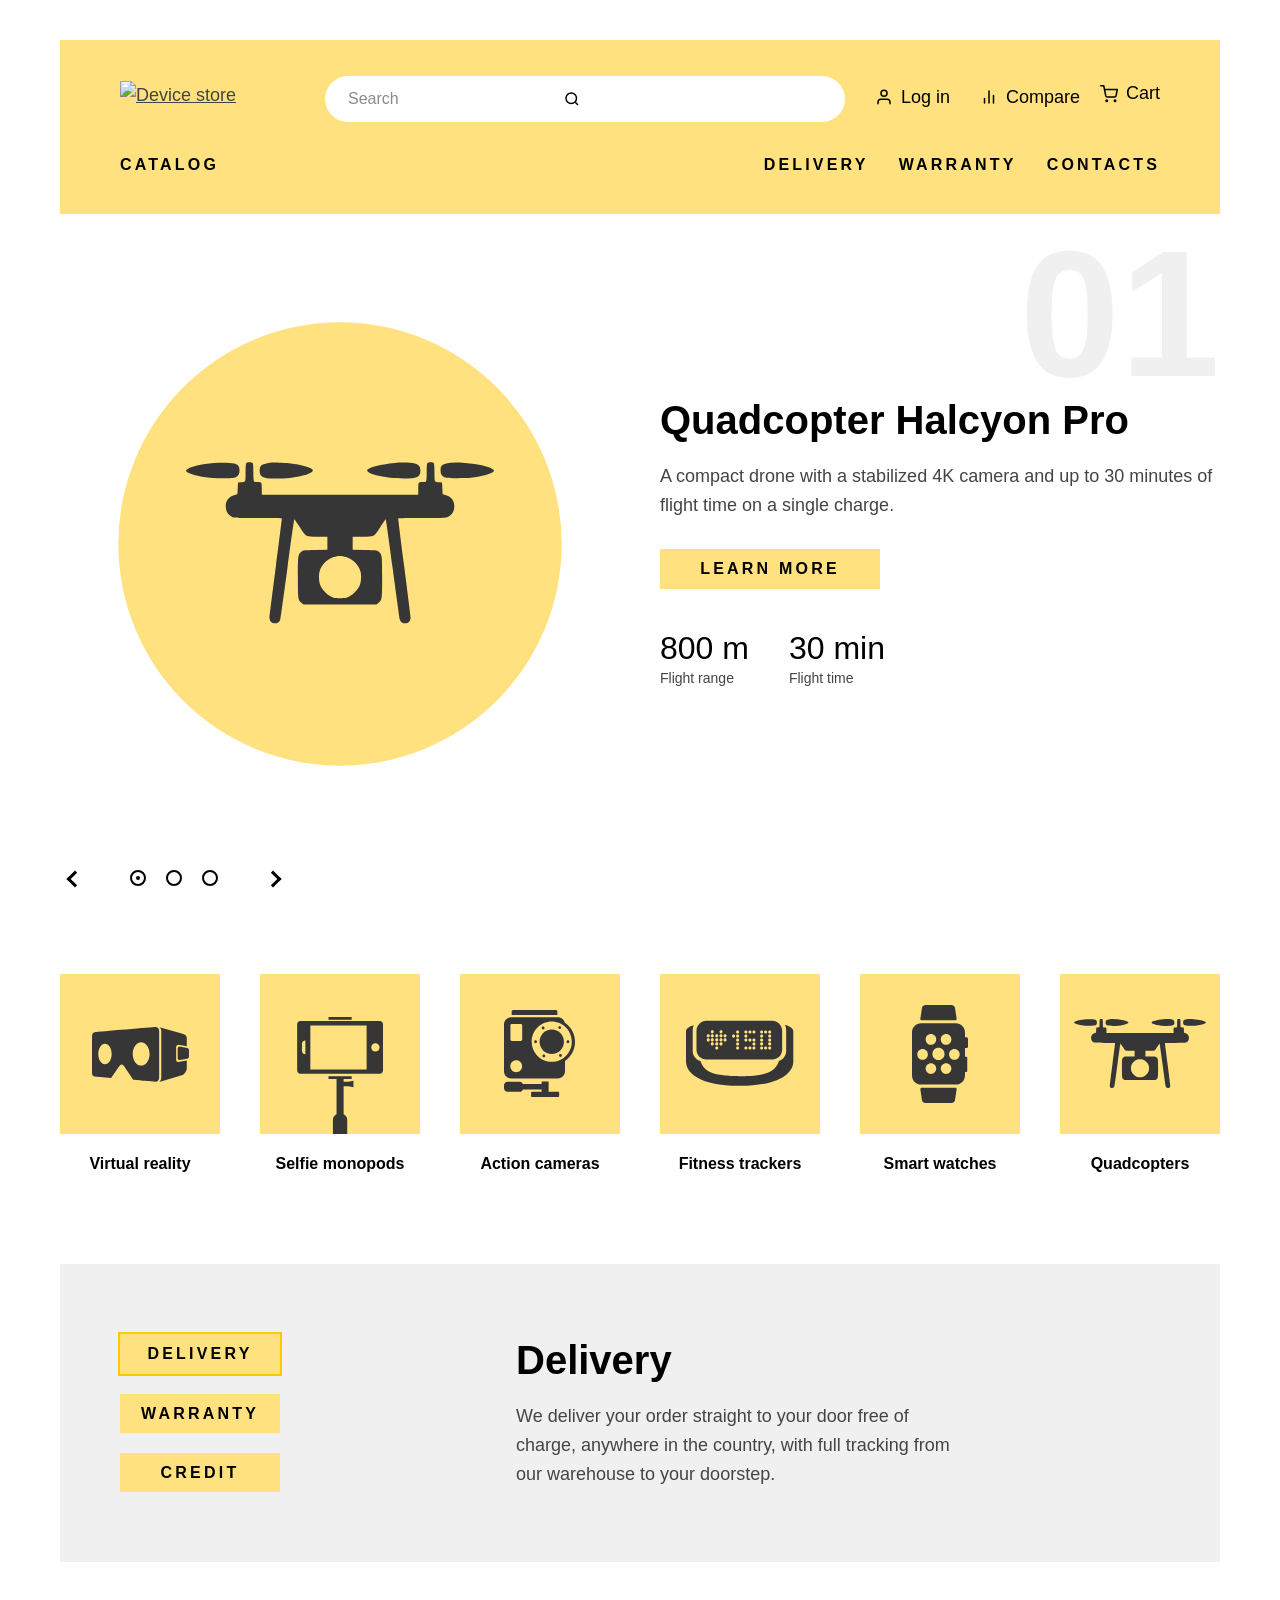
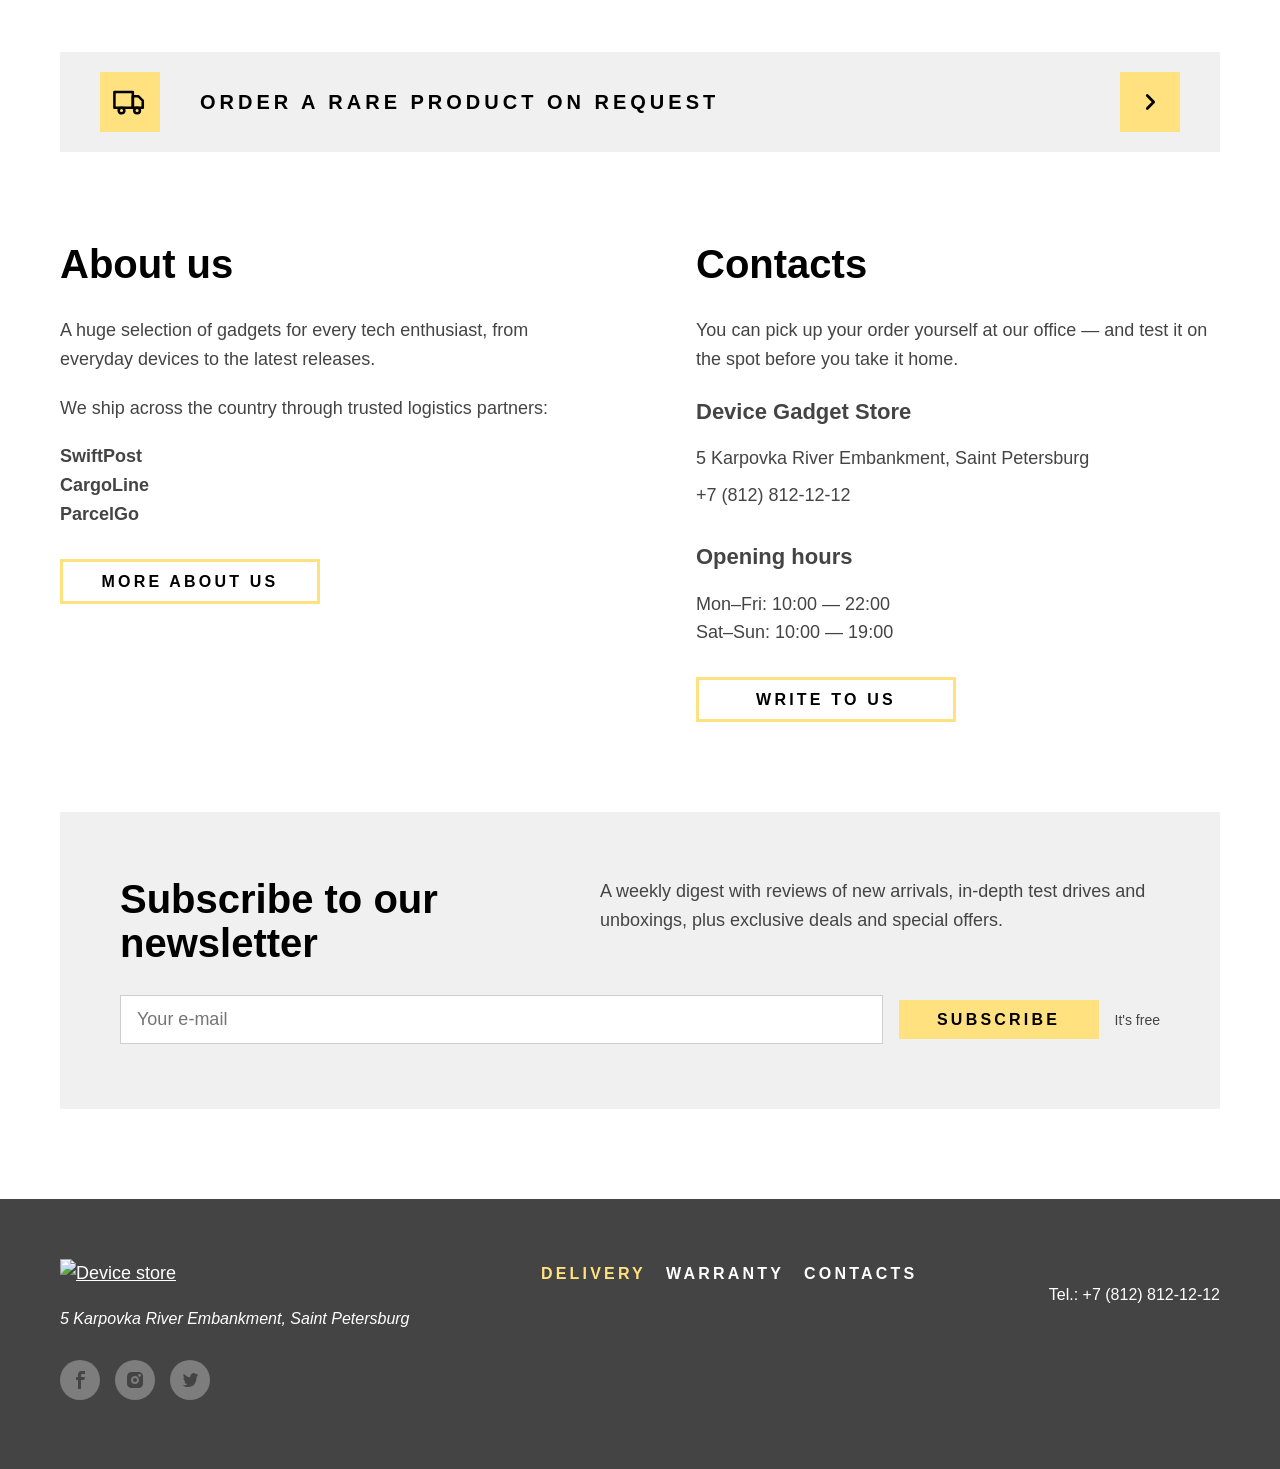
==== commit 41ddf17e: "Restyle header search, regroup footer socials, remove HTML Academy Search is now a white rounded pil" ====
--- a/index.html
+++ b/index.html
@@ -408,9 +408,6 @@
             </a>
           </li>
         </ul>
-        <a class="footer-html-academy" href="https://htmlacademy.ru/">
-          <img src="./img/logos/html-academy-logo.svg" height="33" width="115" alt="HTML Academy">
-        </a>
       </div>
     </footer>
   </body>
--- a/css/styles.css
+++ b/css/styles.css
@@ -56,6 +56,11 @@
 *::before,
 *::after {
   box-sizing: border-box;
+}
+
+/* The hidden attribute must win over component display rules. */
+[hidden] {
+  display: none !important;
 }
 
 html {
@@ -280,40 +285,58 @@
 
 .search {
   display: flex;
+  align-items: center;
+  padding-right: 5px;
+  background-color: var(--color-white);
+  border: 1px solid transparent;
+  border-radius: 50px;
+  transition: border-color 0.2s ease, box-shadow 0.2s ease;
+}
+
+.search:focus-within {
+  border-color: var(--color-dark);
+  box-shadow: 0 0 0 3px rgba(0, 0, 0, 0.08);
 }
 
 .search-input {
   width: 100%;
-  height: 40px;
-  padding: 0 16px;
-  border: 1px solid var(--color-dark);
+  height: 44px;
+  padding: 0 6px 0 22px;
+  border: 0;
+  background-color: transparent;
+  border-radius: 50px;
   font-family: var(--font-base);
   font-size: 16px;
+  color: var(--color-dark);
+}
+
+.search-input:focus {
+  outline: none;
 }
 
 .search-input::placeholder {
-  color: var(--color-dark);
+  color: #8a8a8a;
 }
 
 .search-button {
   display: inline-flex;
   align-items: center;
   justify-content: center;
-  padding: 0 22px;
-  border: 1px solid var(--color-dark);
-  border-left: 0;
-  border-radius: 0 50px 50px 0;
-  background-color: var(--color-accent);
+  flex-shrink: 0;
+  width: 36px;
+  height: 36px;
+  padding: 0;
+  border: 0;
+  border-radius: 50%;
+  background-color: transparent;
   color: var(--color-dark);
-  font-family: var(--font-base);
-  font-size: 16px;
   cursor: pointer;
   transition: background-color 0.2s ease;
 }
 
 .search-button:hover,
 .search-button:focus-visible {
-  background-color: var(--color-accent-active);
+  background-color: var(--color-accent);
 }
 
 .icon {
@@ -1194,16 +1217,6 @@
   opacity: 0.7;
 }
 
-.footer-html-academy {
-  justify-self: center;
-  transition: opacity 0.2s ease;
-}
-
-.footer-html-academy:hover,
-.footer-html-academy:focus-visible {
-  opacity: 0.6;
-}
-
 /* -------------------------------------------------------------------------- */
 /* Tablet (>= 768px)                                                          */
 /* -------------------------------------------------------------------------- */
@@ -1261,8 +1274,8 @@
   }
 
   .footer-container {
-    grid-template-columns: 1fr auto;
-    align-items: center;
+    grid-template-columns: auto 1fr auto;
+    align-items: start;
     text-align: left;
   }
 
@@ -1272,6 +1285,7 @@
 
   .footer-phone {
     justify-self: end;
+    align-self: center;
   }
 
   .footer-socials {
@@ -1448,17 +1462,9 @@
   }
 
   .footer-container {
-    grid-template-columns: 240px 1fr 240px;
-    gap: 40px 60px;
+    grid-template-columns: auto 1fr auto;
+    gap: 30px 60px;
     padding: 60px 0;
-  }
-
-  .footer-contacts {
-    grid-row: span 2;
-  }
-
-  .footer-html-academy {
-    justify-self: end;
   }
 
   .catalog {
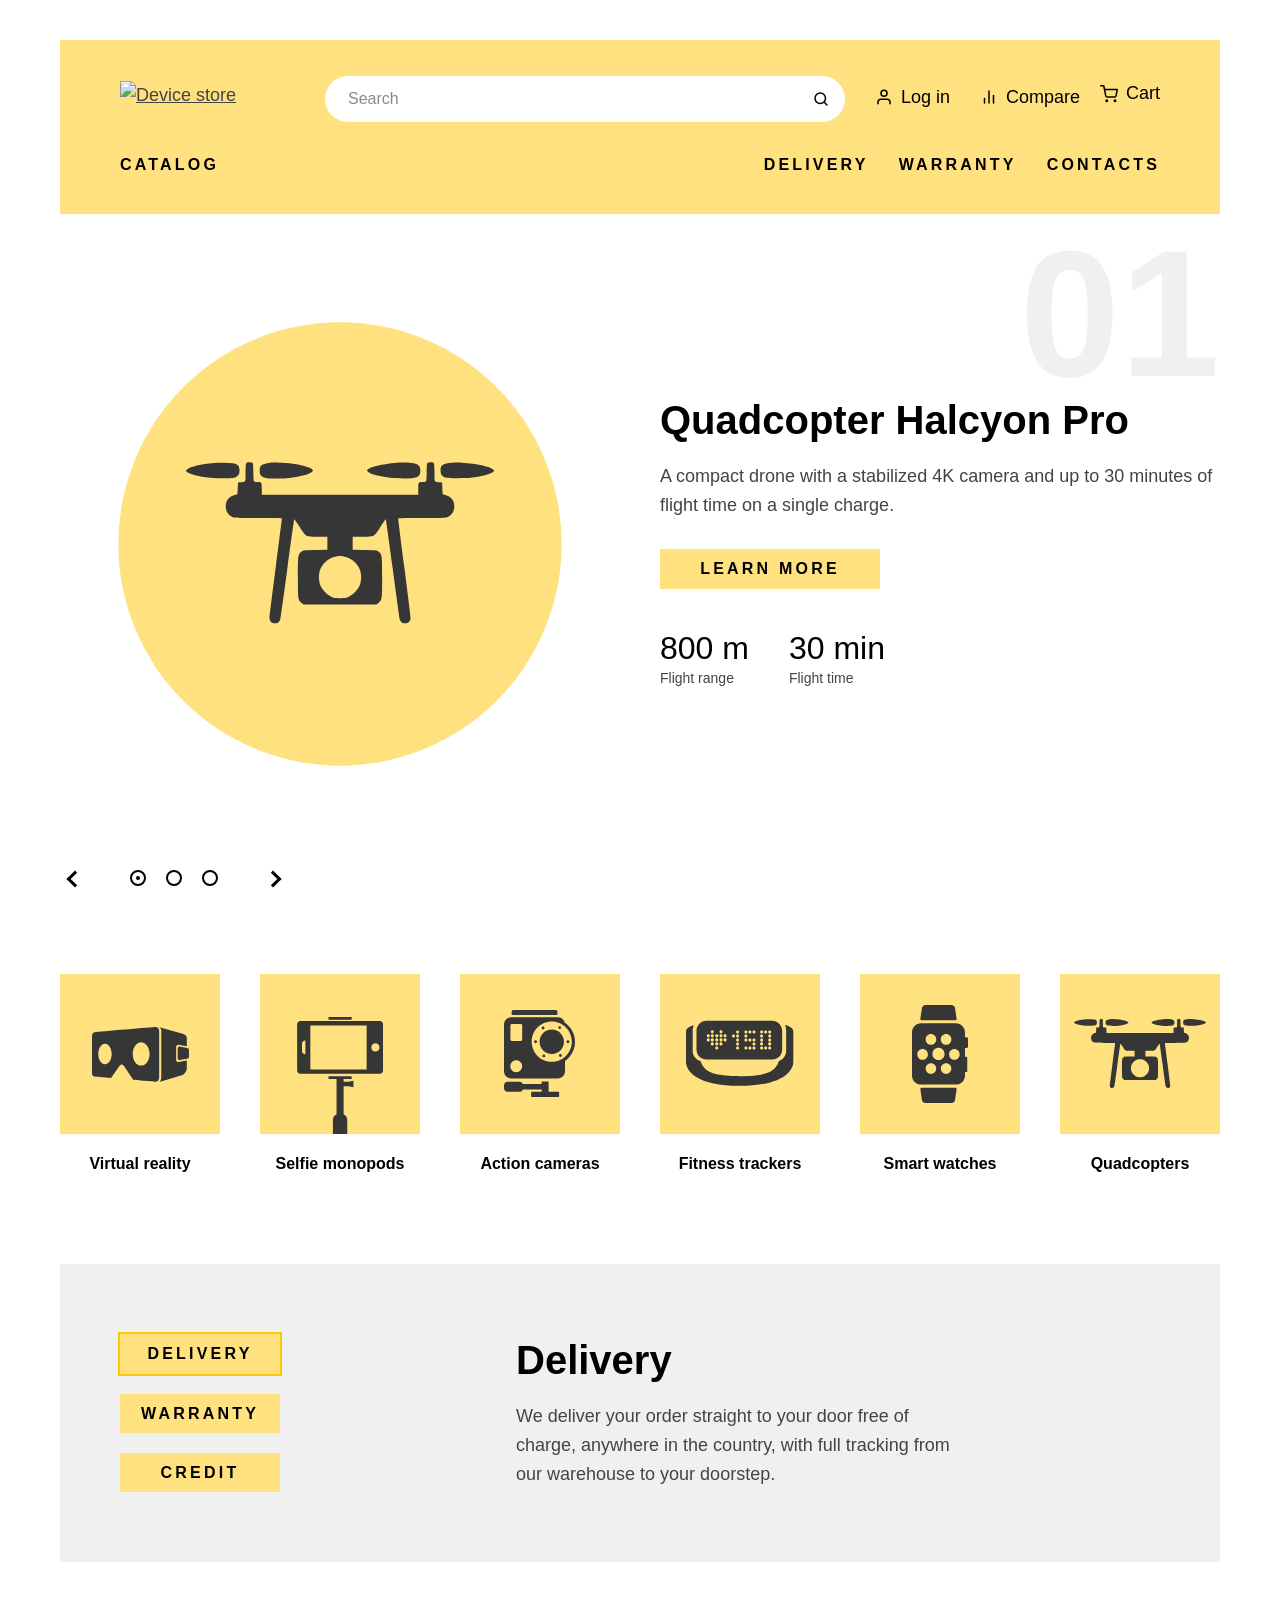
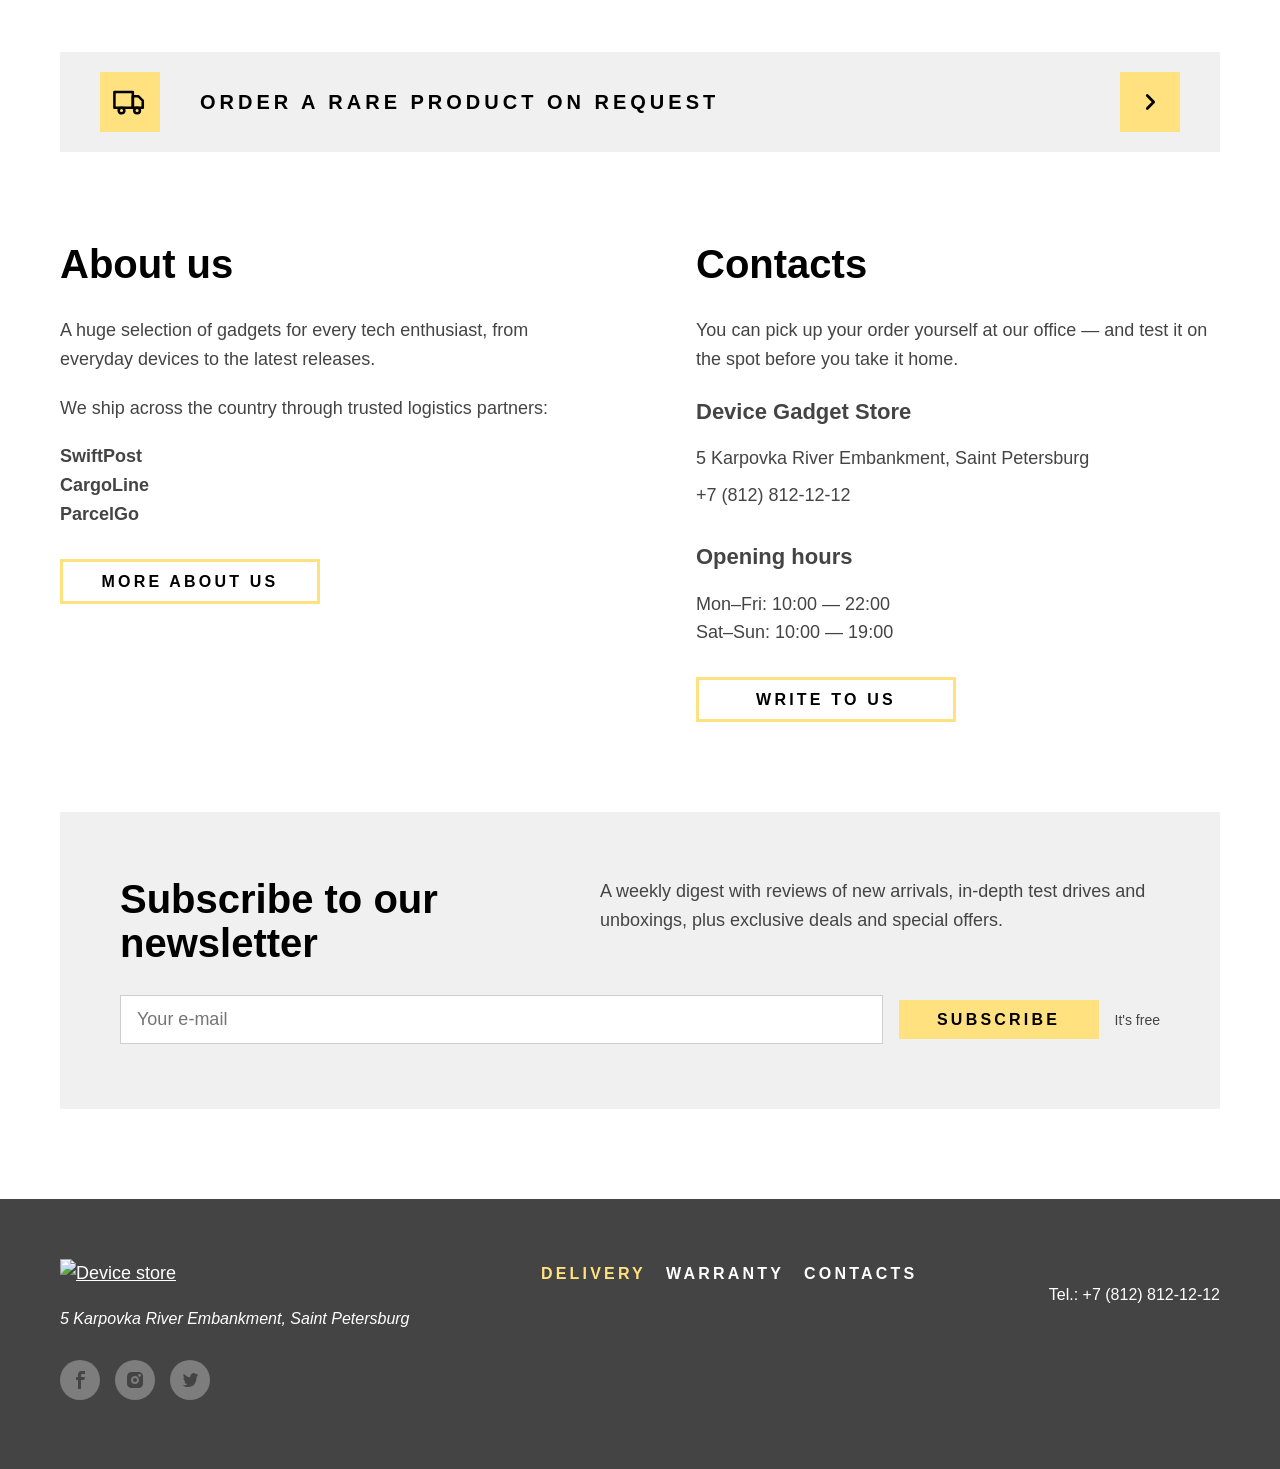
==== commit e878f584: "Fix search layout: stretch the label so the icon button sits at the right edge The input is wrapped " ====
--- a/index.html
+++ b/index.html
@@ -28,7 +28,7 @@
               <input class="search-input" type="search" name="search" placeholder="Search">
             </label>
             <button class="search-button" type="submit">
-              <svg class="icon" width="18" height="18" viewBox="0 0 24 24" fill="none" stroke="currentColor" stroke-width="2" aria-hidden="true">
+              <svg class="icon" width="18" height="18" viewBox="0 0 24 24" fill="none" stroke="currentColor" stroke-width="2" stroke-linecap="round" stroke-linejoin="round" aria-hidden="true">
                 <circle cx="11" cy="11" r="7"></circle>
                 <path d="m20 20-3.6-3.6"></path>
               </svg>
--- a/css/styles.css
+++ b/css/styles.css
@@ -298,8 +298,15 @@
   box-shadow: 0 0 0 3px rgba(0, 0, 0, 0.08);
 }
 
+.search-label {
+  display: flex;
+  flex: 1 1 0;
+  min-width: 0;
+}
+
 .search-input {
   width: 100%;
+  min-width: 0;
   height: 44px;
   padding: 0 6px 0 22px;
   border: 0;
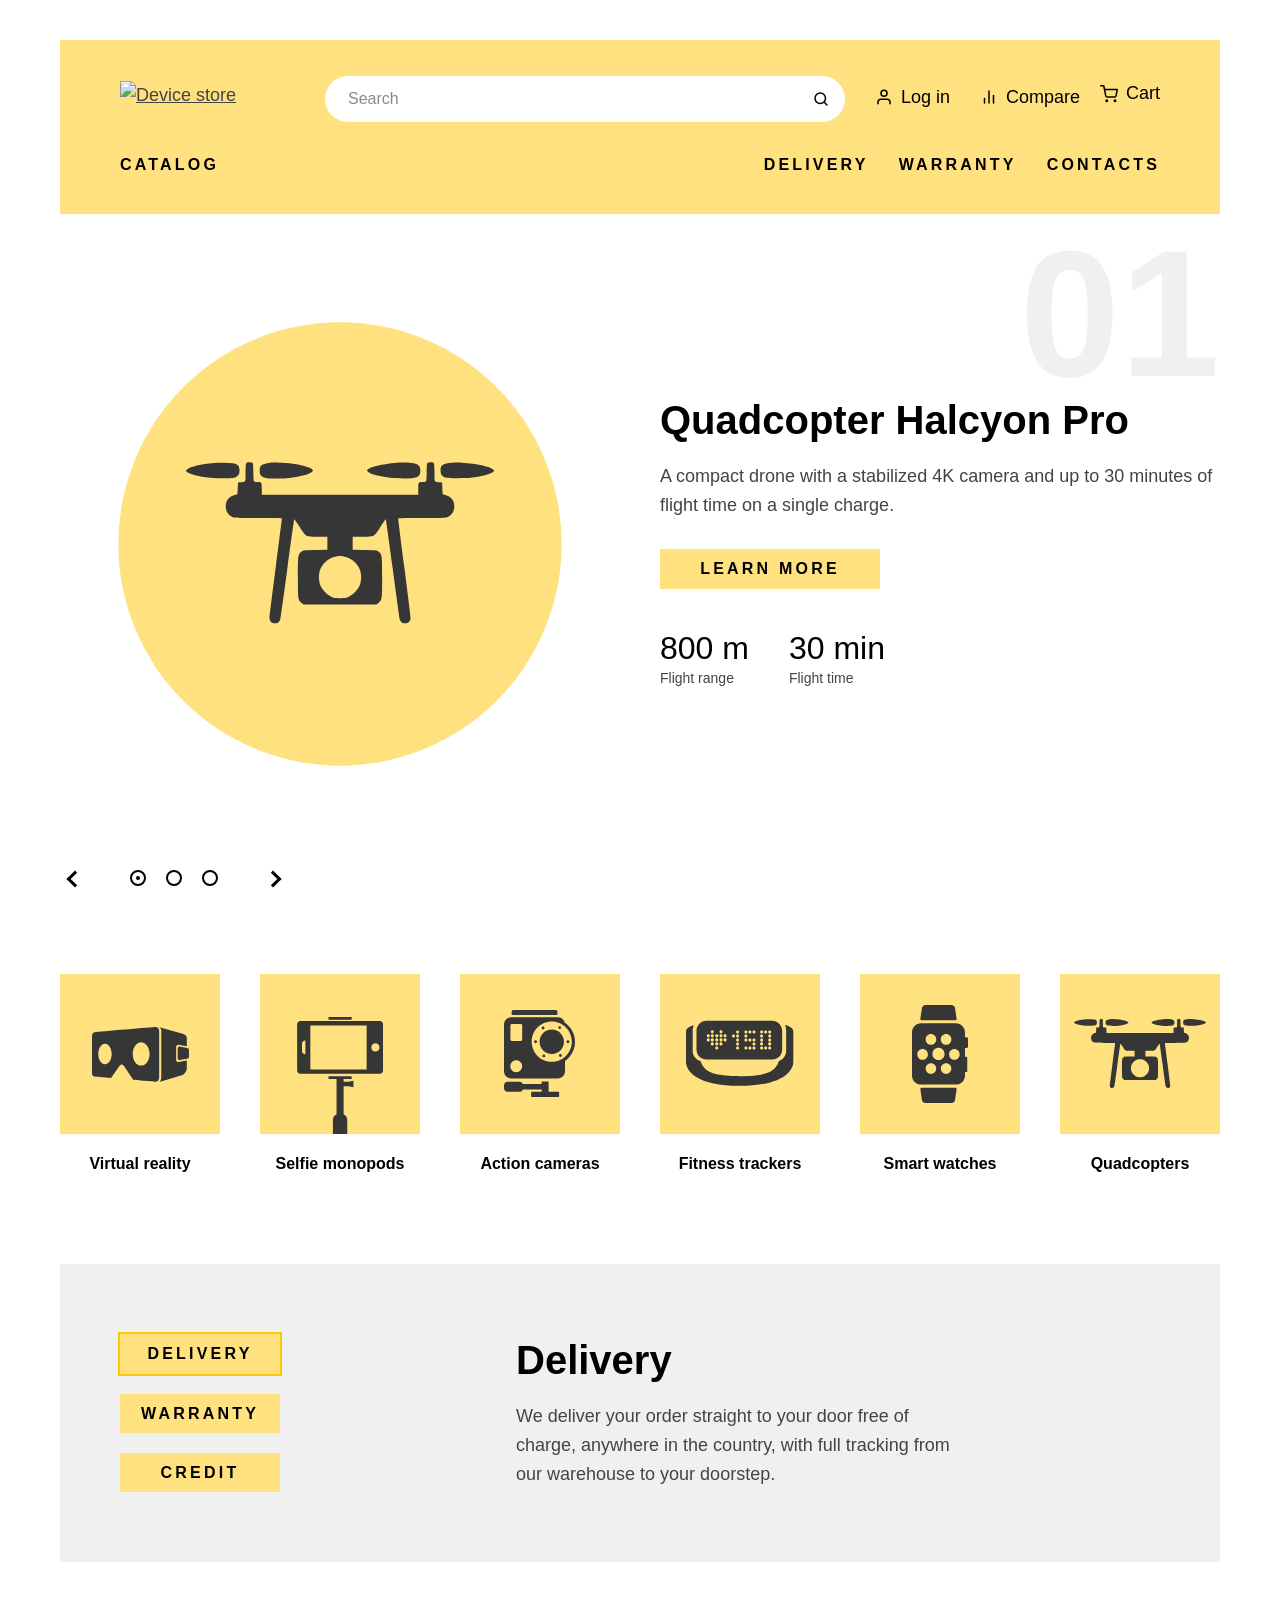
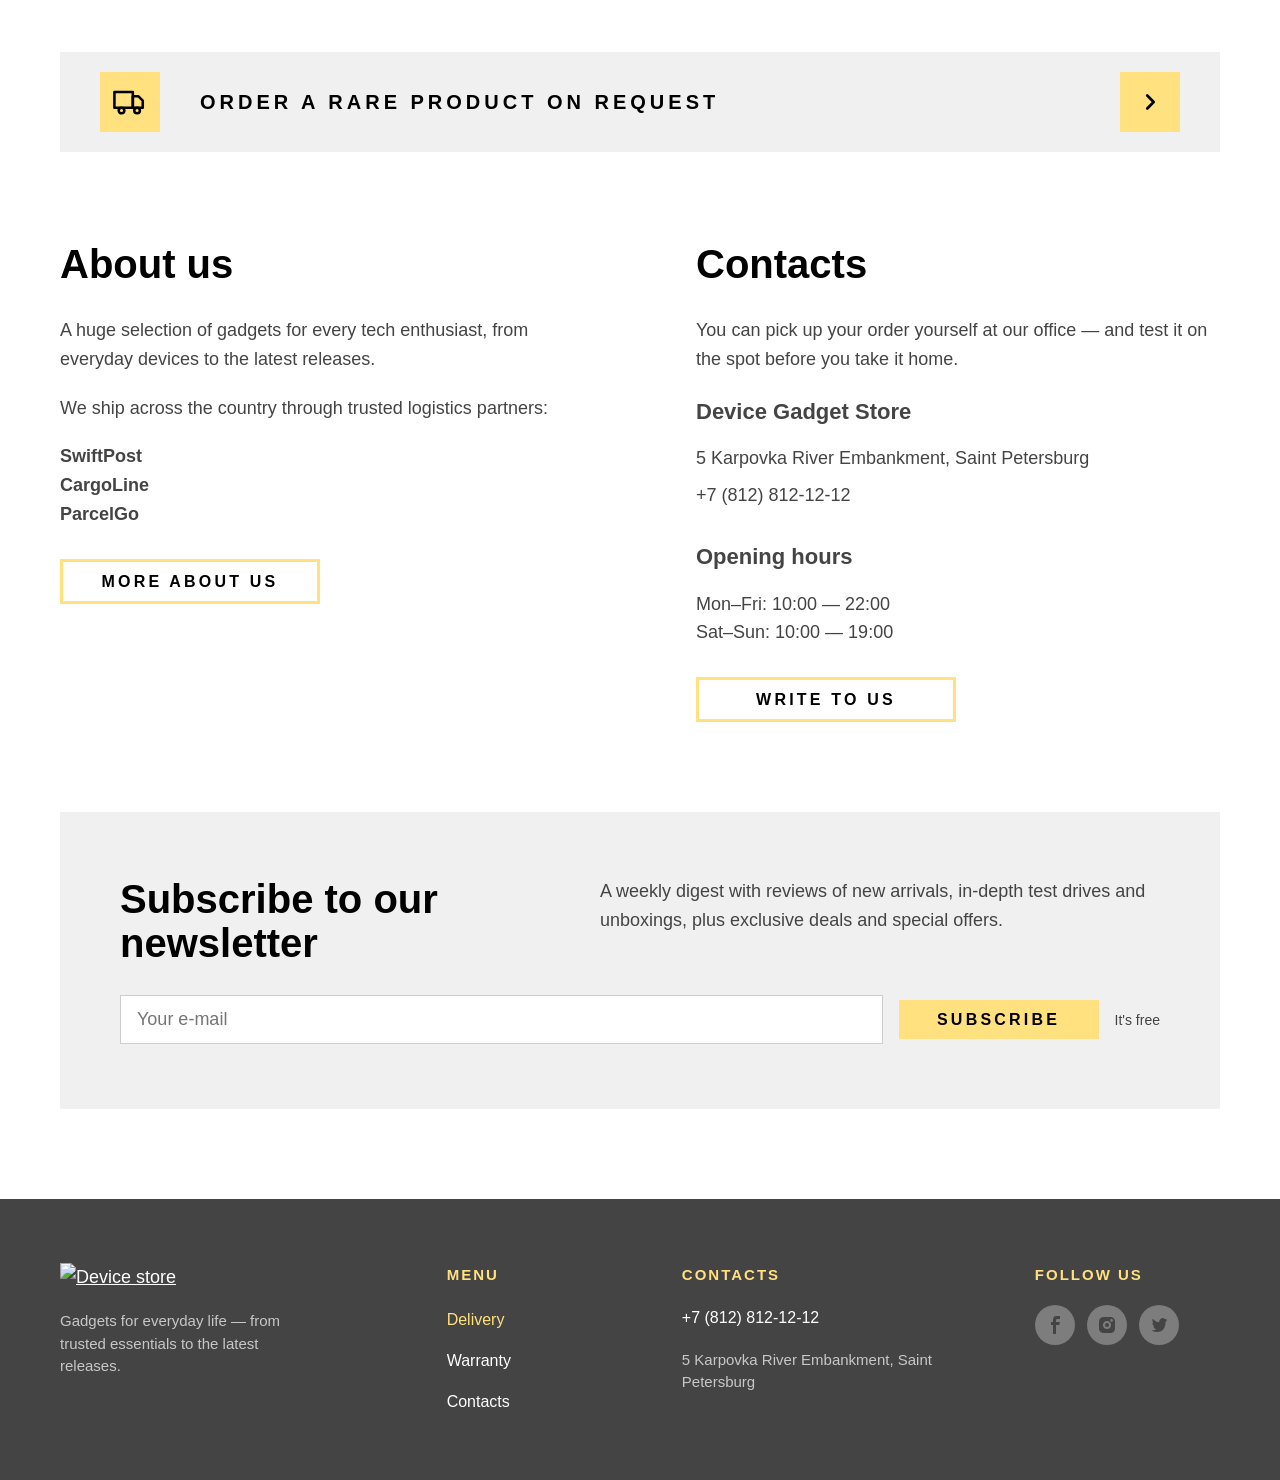
==== commit 1a4f471c: "Redesign footer as a 4-column layout with headings Footer now has Brand, Menu, Contacts and Follow u" ====
--- a/index.html
+++ b/index.html
@@ -358,27 +358,36 @@
     </main>
     <footer class="page-footer">
       <div class="footer-container">
-        <section class="footer-contacts">
+        <section class="footer-col footer-col-brand">
           <a class="footer-logo-link" href="index.html">
             <img class="footer-logo" src="./img/logos/logo-footer.svg" height="36" width="145" alt="Device store">
           </a>
+          <p class="footer-tagline">Gadgets for everyday life — from trusted essentials to the latest releases.</p>
+        </section>
+        <nav class="footer-col footer-col-menu">
+          <h2 class="footer-heading">Menu</h2>
+          <ul class="footer-list reset-list">
+            <li class="footer-list-item">
+              <a class="footer-link footer-link-active" href="#">Delivery</a>
+            </li>
+            <li class="footer-list-item">
+              <a class="footer-link" href="#">Warranty</a>
+            </li>
+            <li class="footer-list-item">
+              <a class="footer-link" href="#">Contacts</a>
+            </li>
+          </ul>
+        </nav>
+        <section class="footer-col footer-col-contacts">
+          <h2 class="footer-heading">Contacts</h2>
+          <a class="footer-phone" href="tel:+78128121212">+7 (812) 812-12-12</a>
           <address class="footer-address">
             <p class="footer-address-text">5 Karpovka River Embankment, Saint Petersburg</p>
           </address>
         </section>
-        <ul class="footer-list reset-list">
-          <li class="footer-list-item">
-            <a class="footer-link footer-link-active" href="#">Delivery</a>
-          </li>
-          <li class="footer-list-item">
-            <a class="footer-link" href="#">Warranty</a>
-          </li>
-          <li class="footer-list-item">
-            <a class="footer-link" href="#">Contacts</a>
-          </li>
-        </ul>
-        <a class="footer-phone" href="tel:+78128121212">Tel.: +7 (812) 812-12-12</a>
-        <ul class="footer-socials reset-list">
+        <section class="footer-col footer-col-social">
+          <h2 class="footer-heading">Follow us</h2>
+          <ul class="footer-socials reset-list">
           <li class="footer-socials-item">
             <a class="footer-socials-link" href="#">
               <span class="visually-hidden">Facebook</span>
@@ -408,6 +417,7 @@
             </a>
           </li>
         </ul>
+        </section>
       </div>
     </footer>
   </body>
--- a/css/styles.css
+++ b/css/styles.css
@@ -1160,42 +1160,63 @@
 
 .footer-container {
   display: grid;
-  gap: 30px;
-  padding: 40px 0;
-  text-align: center;
-}
-
-.footer-logo {
-  margin-bottom: 20px;
+  gap: 36px;
+  padding: 50px 0;
+}
+
+.footer-col {
+  display: flex;
+  flex-direction: column;
+  gap: 18px;
+  align-items: flex-start;
+}
+
+.footer-heading {
+  margin: 0;
+  font-family: var(--font-display);
+  font-weight: 800;
+  font-size: 15px;
+  letter-spacing: 2px;
+  text-transform: uppercase;
+  color: var(--color-accent);
+}
+
+.footer-tagline {
+  margin: 0;
+  max-width: 260px;
+  font-size: 15px;
+  line-height: 1.5;
+  color: rgba(255, 255, 255, 0.7);
+}
+
+.footer-address {
+  font-style: normal;
 }
 
 .footer-address-text {
   margin: 0;
+  max-width: 260px;
+  font-size: 15px;
+  line-height: 1.5;
+  color: rgba(255, 255, 255, 0.7);
+}
+
+.footer-list {
+  display: flex;
+  flex-direction: column;
+  gap: 12px;
+}
+
+.footer-link {
   font-size: 16px;
-  line-height: 1.4;
-}
-
-.footer-list {
-  display: flex;
-  flex-wrap: wrap;
-  justify-content: center;
-  gap: 20px;
-}
-
-.footer-link {
-  font-family: var(--font-display);
-  font-weight: 800;
-  font-size: 16px;
-  letter-spacing: 3.2px;
   color: var(--color-white);
   text-decoration: none;
-  text-transform: uppercase;
-  transition: opacity 0.2s ease;
+  transition: color 0.2s ease;
 }
 
 .footer-link:hover,
 .footer-link:focus-visible {
-  opacity: 0.6;
+  color: var(--color-accent);
 }
 
 .footer-link-active {
@@ -1206,12 +1227,17 @@
   font-size: 16px;
   color: var(--color-white);
   text-decoration: none;
+  transition: color 0.2s ease;
+}
+
+.footer-phone:hover,
+.footer-phone:focus-visible {
+  color: var(--color-accent);
 }
 
 .footer-socials {
   display: flex;
-  justify-content: center;
-  gap: 15px;
+  gap: 12px;
 }
 
 .footer-socials-link {
@@ -1281,22 +1307,9 @@
   }
 
   .footer-container {
-    grid-template-columns: auto 1fr auto;
-    align-items: start;
-    text-align: left;
-  }
-
-  .footer-list {
-    justify-content: center;
-  }
-
-  .footer-phone {
-    justify-self: end;
-    align-self: center;
-  }
-
-  .footer-socials {
-    justify-content: flex-start;
+    grid-template-columns: 1fr 1fr;
+    gap: 40px;
+    padding: 50px 0;
   }
 
   .catalog {
@@ -1469,9 +1482,9 @@
   }
 
   .footer-container {
-    grid-template-columns: auto 1fr auto;
-    gap: 30px 60px;
-    padding: 60px 0;
+    grid-template-columns: 2fr 1.1fr 1.8fr 1.1fr;
+    gap: 50px;
+    padding: 64px 0;
   }
 
   .catalog {
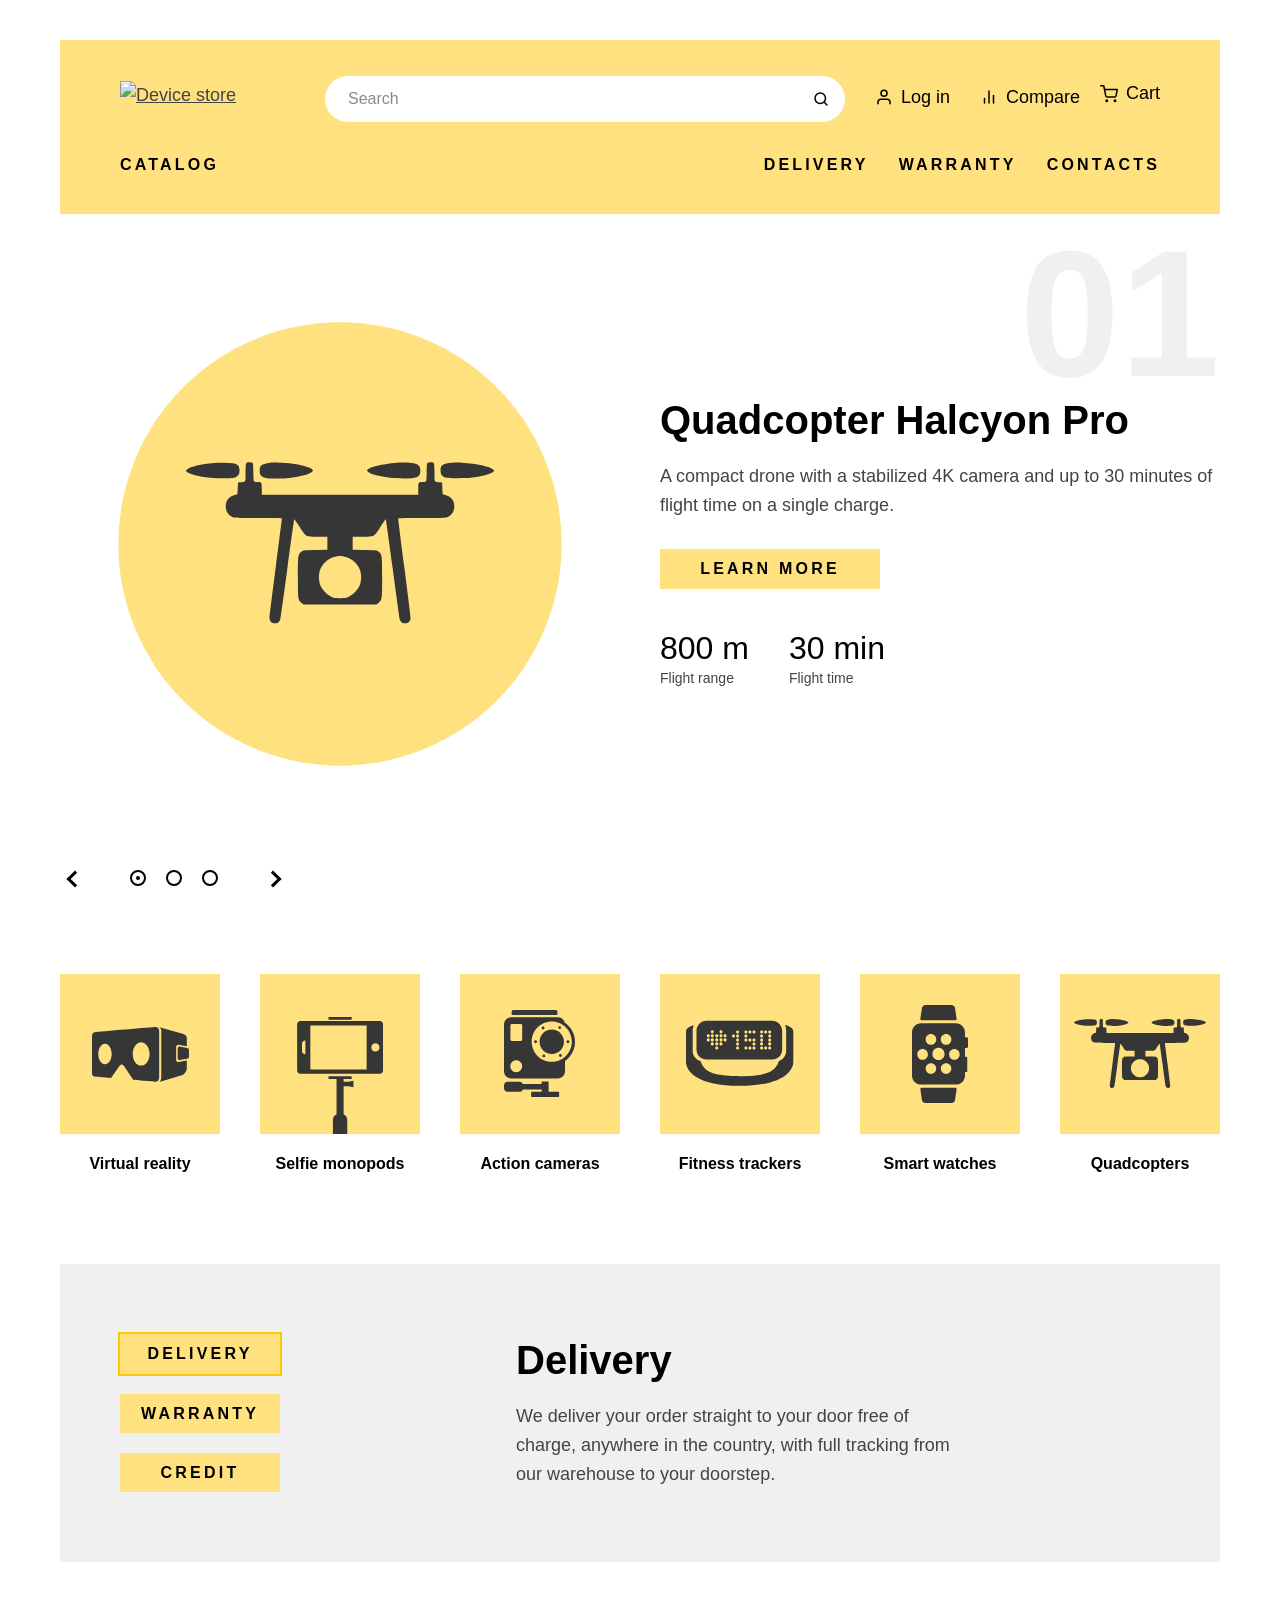
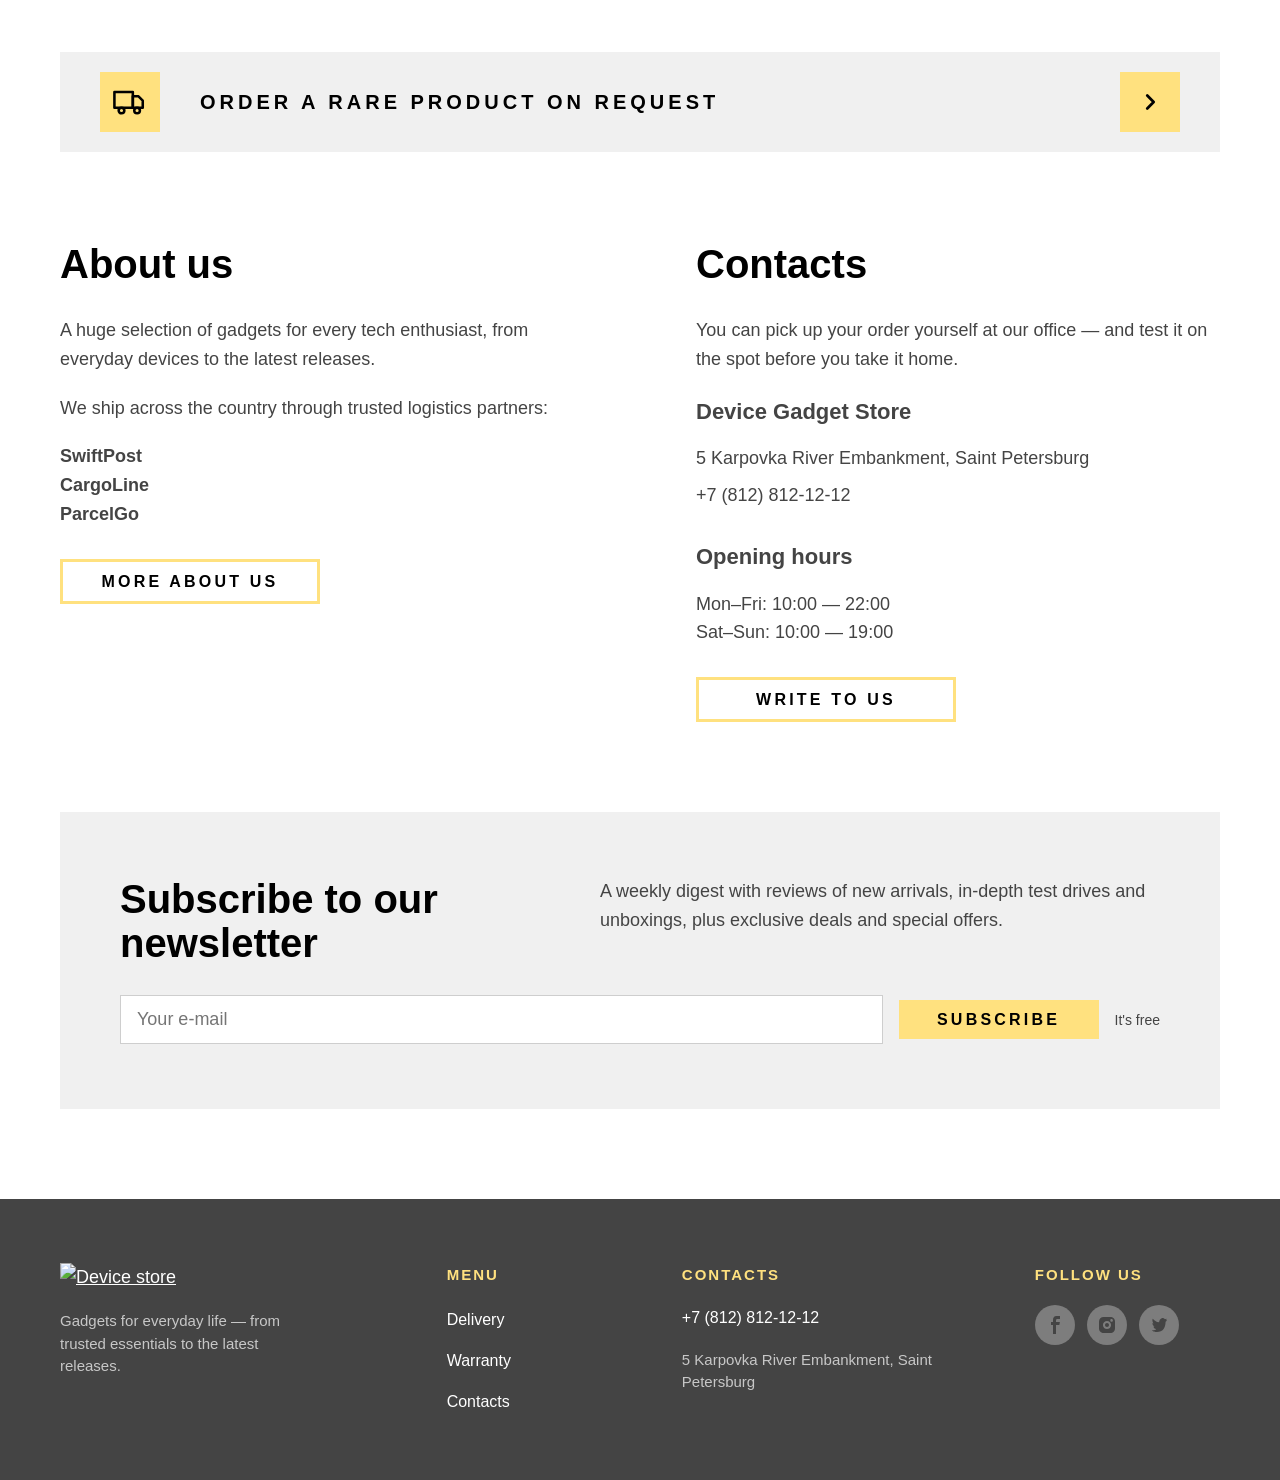
==== commit eba6dbf5: "Wire up every link and button (no dead # links) Header/footer nav now smooth-scrolls to in-page sect" ====
--- a/index.html
+++ b/index.html
@@ -37,7 +37,7 @@
           </form>
           <ul class="user-list reset-list">
             <li class="user-list-item user-list-item-login">
-              <a class="user-link link" href="#">
+              <a class="user-link link" href="#" data-modal-open="login">
                 <svg class="icon" width="18" height="18" viewBox="0 0 24 24" fill="none" stroke="currentColor" stroke-width="2" stroke-linecap="round" stroke-linejoin="round" aria-hidden="true">
                   <path d="M20 21v-2a4 4 0 0 0-4-4H8a4 4 0 0 0-4 4v2"></path>
                   <circle cx="12" cy="7" r="4"></circle>
@@ -48,7 +48,7 @@
           </ul>
           <ul class="shop-list reset-list">
             <li class="shop-list-item shop-list-item-compare">
-              <a class="shop-link link" href="#">
+              <a class="shop-link link" href="#" data-toast="Your comparison list is empty for now.">
                 <svg class="icon" width="18" height="18" viewBox="0 0 24 24" fill="none" stroke="currentColor" stroke-width="2" stroke-linecap="round" stroke-linejoin="round" aria-hidden="true">
                   <line x1="18" y1="20" x2="18" y2="10"></line>
                   <line x1="12" y1="20" x2="12" y2="4"></line>
@@ -58,7 +58,7 @@
               </a>
             </li>
             <li class="shop-list-item shop-list-item-cart">
-              <button class="shop-link cart-button link" type="button" data-cart-button>
+              <button class="shop-link cart-button link" type="button" data-cart-button data-modal-open="cart">
                 <svg class="icon" width="18" height="18" viewBox="0 0 24 24" fill="none" stroke="currentColor" stroke-width="2" stroke-linecap="round" stroke-linejoin="round" aria-hidden="true">
                   <circle cx="9" cy="21" r="1"></circle>
                   <circle cx="20" cy="21" r="1"></circle>
@@ -75,13 +75,13 @@
             <a class="site-link link" href="catalog.html">Catalog</a>
           </li>
           <li class="site-list-item">
-            <a class="site-link link" href="#">Delivery</a>
+            <a class="site-link link" href="#services" data-tab-target="delivery">Delivery</a>
           </li>
           <li class="site-list-item">
-            <a class="site-link link" href="#">Warranty</a>
+            <a class="site-link link" href="#services" data-tab-target="warranty">Warranty</a>
           </li>
           <li class="site-list-item">
-            <a class="site-link link" href="#">Contacts</a>
+            <a class="site-link link" href="#contacts">Contacts</a>
           </li>
         </ul>
       </nav>
@@ -91,7 +91,7 @@
       <section class="slider" data-slider>
         <h2 class="visually-hidden">Featured products</h2>
         <ul class="slider-list reset-list">
-          <li class="slider-slide slider-slide-current" data-slide>
+          <li class="slider-slide slider-slide-current" data-slide data-product-price="1299">
             <span class="slider-number" aria-hidden="true">01</span>
             <img class="slider-image" src="./img/slider-img/drone.svg" height="480" width="480" alt="Quadcopter with a 4K camera">
             <div class="slider-content">
@@ -113,7 +113,7 @@
               </dl>
             </div>
           </li>
-          <li class="slider-slide" data-slide hidden>
+          <li class="slider-slide" data-slide hidden data-product-price="499">
             <span class="slider-number" aria-hidden="true">02</span>
             <img class="slider-image" src="./img/slider-img/vr.svg" height="480" width="480" alt="VR headset">
             <div class="slider-content">
@@ -135,7 +135,7 @@
               </dl>
             </div>
           </li>
-          <li class="slider-slide" data-slide hidden>
+          <li class="slider-slide" data-slide hidden data-product-price="299">
             <span class="slider-number" aria-hidden="true">03</span>
             <img class="slider-image" src="./img/slider-img/watch.svg" height="480" width="480" alt="Smart watch">
             <div class="slider-content">
@@ -188,7 +188,7 @@
         <h2 class="visually-hidden">Product categories</h2>
         <ul class="categories-list reset-list">
           <li class="categories-item">
-            <a class="categories-link" href="#">
+            <a class="categories-link" href="catalog.html">
               <svg class="categories-image" width="160" height="160" viewBox="0 0 160 160" fill="none" xmlns="http://www.w3.org/2000/svg">
                   <path d="M116.131 85.639V73.003C116.131 71.694 117.176 70.633 118.466 70.633L126.792 72.214V64.02C126.792 61.665 125.084 60.589 122.59 59.755L99.4034 53.175C101.019 54.566 101.292 55.215 101.292 57.571V102.78C101.292 105.136 100.842 106.846 99.3254 107.99L122.59 100.925C124.991 100.092 126.792 96.709 126.792 94.353V86.44L118.466 88.007C117.176 88.009 116.131 86.947 116.131 85.639Z" fill="#363636"/>
                   <path d="M127.129 73.979L119.531 72.535C118.523 72.535 117.707 73.364 117.707 74.386V84.254C117.707 85.277 118.523 86.106 119.531 86.106L127.129 84.675C128.283 84.256 128.953 83.846 128.953 82.823V75.83C128.953 74.808 128.187 74.323 127.129 73.979Z" fill="#363636"/>
@@ -198,7 +198,7 @@
             </a>
           </li>
           <li class="categories-item">
-            <a class="categories-link" href="#">
+            <a class="categories-link" href="catalog.html">
               <svg class="categories-image" width="160" height="160" viewBox="0 0 160 160" fill="none" xmlns="http://www.w3.org/2000/svg">
                 <path d="M119.821 47.011H40.33C38.569 47.011 37.142 48.438 37.142 50.199V96.612C37.142 98.375 38.569 99.801 40.33 99.801H119.822C121.584 99.801 123.011 98.374 123.011 96.612V50.199C123.011 48.438 121.583 47.011 119.821 47.011ZM45.392 80.236H45.166C43.404 80.236 41.977 78.807 41.977 77.047V69.764C41.977 68.003 43.404 66.576 45.166 66.576H45.392V80.236ZM106.623 95.408H50.341V51.402H106.623V95.408ZM115.4 77.552C113.111 77.552 111.254 75.697 111.254 73.405C111.254 71.113 113.11 69.258 115.4 69.258C117.691 69.258 119.548 71.113 119.548 73.405C119.548 75.697 117.691 77.552 115.4 77.552Z" fill="#363636" />
                 <path d="M91.654 43H68.497V45.758H91.654V43Z" fill="#363636" />
@@ -208,7 +208,7 @@
             </a>
           </li>
           <li class="categories-item">
-            <a class="categories-link" href="#">
+            <a class="categories-link" href="catalog.html">
               <svg class="categories-image" width="160" height="160" viewBox="0 0 160 160" fill="none" xmlns="http://www.w3.org/2000/svg">
                 <path d="M97.349 37.49C97.349 36.754 96.771 36 96.038 36H53.053C52.32 36 51.672 36.754 51.672 37.49V41.012H97.348L97.349 37.49Z" fill="#363636" />
                 <path d="M98.202 117.809H88.605V107.426H81.647V109.933H62.774C62.237 108.679 61.017 107.785 59.593 107.785H47.559C45.642 107.784 44 109.387 44 111.311V114.329C44 116.253 45.642 117.809 47.559 117.809H59.594C61.105 117.809 62.386 116.913 62.863 115.483H81.648V117.809H72.13C71.597 117.809 71.12 118.246 71.12 118.781V121.953C71.12 122.488 71.598 123.001 72.13 123.001H98.202C98.735 123.001 99.132 122.488 99.132 121.953V118.78C99.132 118.245 98.735 117.809 98.202 117.809Z" fill="#363636" />
@@ -225,7 +225,7 @@
             </a>
           </li>
           <li class="categories-item">
-            <a class="categories-link" href="#">
+            <a class="categories-link" href="catalog.html">
               <svg class="categories-image" width="160" height="160" viewBox="0 0 160 160" fill="none" xmlns="http://www.w3.org/2000/svg">
                 <path d="M124.967 51.0741C125.719 52.5151 126.176 54.1541 126.176 55.8921V76.9941C126.176 81.6101 123.084 85.5211 118.93 86.8941C117.605 90.8811 115.152 94.7481 110.879 97.3261C102.203 102.557 79.755 102.163 79.681 102.163C79.603 102.163 57.168 102.558 48.492 97.3261C44.276 94.7811 41.784 90.9791 40.45 87.0471C36.032 85.8381 32.694 81.7961 32.694 76.9941V55.8931C32.694 54.2051 33.121 52.6111 33.833 51.2001C30.17 52.1091 26 53.9181 26 57.4341C26 63.6771 26 83.1211 26 87.4171C26 97.6681 37.839 111.85 79.657 111.85C121.477 111.85 133.314 97.6681 133.314 87.4171C133.314 83.1211 133.314 63.6771 133.314 57.4341C133.313 53.7501 128.738 51.9401 124.967 51.0741Z" fill="#363636" />
                 <path d="M46.561 85.4591H112.084C117.648 85.4591 122.158 80.9461 122.158 75.3821V56.9351C122.158 51.3721 117.648 46.8601 112.084 46.8601H46.561C40.997 46.8601 36.486 51.3711 36.486 56.9351V75.3821C36.486 80.9461 40.997 85.4591 46.561 85.4591ZM109.695 56.4681C110.562 56.4681 111.264 57.1711 111.264 58.0381C111.264 58.9041 110.562 59.6071 109.695 59.6071C108.828 59.6071 108.127 58.9041 108.127 58.0381C108.127 57.1701 108.828 56.4681 109.695 56.4681ZM109.695 60.5071C110.562 60.5071 111.264 61.2101 111.264 62.0751C111.264 62.9421 110.562 63.6441 109.695 63.6441C108.828 63.6441 108.127 62.9421 108.127 62.0751C108.127 61.2101 108.828 60.5071 109.695 60.5071ZM109.695 64.5461C110.562 64.5461 111.264 65.2481 111.264 66.1151C111.264 66.9811 110.562 67.6841 109.695 67.6841C108.828 67.6841 108.127 66.9811 108.127 66.1151C108.127 65.2481 108.828 64.5461 109.695 64.5461ZM109.695 68.3731C110.562 68.3731 111.264 69.0771 111.264 69.9421C111.264 70.8091 110.562 71.5101 109.695 71.5101C108.828 71.5101 108.127 70.8091 108.127 69.9421C108.127 69.0761 108.828 68.3731 109.695 68.3731ZM109.695 72.4121C110.562 72.4121 111.264 73.1141 111.264 73.9811C111.264 74.8461 110.562 75.5491 109.695 75.5491C108.828 75.5491 108.127 74.8451 108.127 73.9811C108.127 73.1141 108.828 72.4121 109.695 72.4121ZM105.656 56.4681C106.523 56.4681 107.224 57.1711 107.224 58.0381C107.224 58.9041 106.523 59.6071 105.656 59.6071C104.791 59.6071 104.088 58.9041 104.088 58.0381C104.088 57.1701 104.791 56.4681 105.656 56.4681ZM105.656 72.4121C106.523 72.4121 107.224 73.1141 107.224 73.9811C107.224 74.8461 106.523 75.5491 105.656 75.5491C104.791 75.5491 104.088 74.8451 104.088 73.9811C104.088 73.1141 104.791 72.4121 105.656 72.4121ZM101.619 56.4681C102.484 56.4681 103.187 57.1711 103.187 58.0381C103.187 58.9041 102.484 59.6071 101.619 59.6071C100.752 59.6071 100.05 58.9041 100.05 58.0381C100.05 57.1701 100.752 56.4681 101.619 56.4681ZM101.619 60.5071C102.484 60.5071 103.187 61.2101 103.187 62.0751C103.187 62.9421 102.484 63.6441 101.619 63.6441C100.752 63.6441 100.05 62.9421 100.05 62.0751C100.05 61.2101 100.752 60.5071 101.619 60.5071ZM101.619 64.5461C102.484 64.5461 103.187 65.2481 103.187 66.1151C103.187 66.9811 102.484 67.6841 101.619 67.6841C100.752 67.6841 100.05 66.9811 100.05 66.1151C100.05 65.2481 100.752 64.5461 101.619 64.5461ZM101.619 68.3731C102.484 68.3731 103.187 69.0771 103.187 69.9421C103.187 70.8091 102.484 71.5101 101.619 71.5101C100.752 71.5101 100.05 70.8091 100.05 69.9421C100.05 69.0761 100.752 68.3731 101.619 68.3731ZM101.619 72.4121C102.484 72.4121 103.187 73.1141 103.187 73.9811C103.187 74.8461 102.484 75.5491 101.619 75.5491C100.752 75.5491 100.05 74.8451 100.05 73.9811C100.05 73.1141 100.752 72.4121 101.619 72.4121ZM93.965 56.4681C94.832 56.4681 95.533 57.1711 95.533 58.0381C95.533 58.9041 94.832 59.6071 93.965 59.6071C93.098 59.6071 92.397 58.9041 92.397 58.0381C92.396 57.1701 93.1 56.4681 93.965 56.4681ZM93.965 64.5461C94.832 64.5461 95.533 65.2481 95.533 66.1151C95.533 66.9811 94.832 67.6841 93.965 67.6841C93.098 67.6841 92.397 66.9811 92.397 66.1151C92.396 65.2481 93.1 64.5461 93.965 64.5461ZM93.965 68.4271C94.832 68.4271 95.533 69.1281 95.533 69.9951C95.533 70.8601 94.832 71.5641 93.965 71.5641C93.098 71.5641 92.397 70.8601 92.397 69.9951C92.396 69.1281 93.1 68.4271 93.965 68.4271ZM93.965 72.4121C94.832 72.4121 95.533 73.1141 95.533 73.9811C95.533 74.8461 94.832 75.5491 93.965 75.5491C93.098 75.5491 92.397 74.8451 92.397 73.9811C92.396 73.1141 93.1 72.4121 93.965 72.4121ZM89.926 56.4681C90.793 56.4681 91.496 57.1711 91.496 58.0381C91.496 58.9041 90.793 59.6071 89.926 59.6071C89.061 59.6071 88.357 58.9041 88.357 58.0381C88.356 57.1701 89.061 56.4681 89.926 56.4681ZM89.926 64.5461C90.793 64.5461 91.496 65.2481 91.496 66.1151C91.496 66.9811 90.793 67.6841 89.926 67.6841C89.061 67.6841 88.357 66.9811 88.357 66.1151C88.356 65.2481 89.061 64.5461 89.926 64.5461ZM89.926 72.4121C90.793 72.4121 91.496 73.1141 91.496 73.9811C91.496 74.8461 90.793 75.5491 89.926 75.5491C89.061 75.5491 88.357 74.8451 88.357 73.9811C88.356 73.1141 89.061 72.4121 89.926 72.4121ZM85.888 56.4681C86.753 56.4681 87.457 57.1711 87.457 58.0381C87.457 58.9041 86.753 59.6071 85.888 59.6071C85.021 59.6071 84.32 58.9041 84.32 58.0381C84.319 57.1701 85.021 56.4681 85.888 56.4681ZM85.888 60.5071C86.753 60.5071 87.457 61.2101 87.457 62.0751C87.457 62.9421 86.753 63.6441 85.888 63.6441C85.021 63.6441 84.32 62.9421 84.32 62.0751C84.319 61.2101 85.021 60.5071 85.888 60.5071ZM85.888 64.5461C86.753 64.5461 87.457 65.2481 87.457 66.1151C87.457 66.9811 86.753 67.6841 85.888 67.6841C85.021 67.6841 84.32 66.9811 84.32 66.1151C84.319 65.2481 85.021 64.5461 85.888 64.5461ZM85.888 72.4121C86.753 72.4121 87.457 73.1141 87.457 73.9811C87.457 74.8461 86.753 75.5491 85.888 75.5491C85.021 75.5491 84.32 74.8451 84.32 73.9811C84.319 73.1141 85.021 72.4121 85.888 72.4121ZM77.598 56.4681C78.465 56.4681 79.167 57.1711 79.167 58.0381C79.167 58.9041 78.465 59.6071 77.598 59.6071C76.731 59.6071 76.03 58.9041 76.03 58.0381C76.029 57.1701 76.731 56.4681 77.598 56.4681ZM77.598 60.5071C78.465 60.5071 79.167 61.2101 79.167 62.0751C79.167 62.9421 78.465 63.6441 77.598 63.6441C76.731 63.6441 76.03 62.9421 76.03 62.0751C76.029 61.2101 76.731 60.5071 77.598 60.5071ZM77.598 64.5461C78.465 64.5461 79.167 65.2481 79.167 66.1151C79.167 66.9811 78.465 67.6841 77.598 67.6841C76.731 67.6841 76.03 66.9811 76.03 66.1151C76.029 65.2481 76.731 64.5461 77.598 64.5461ZM77.598 68.4271C78.465 68.4271 79.167 69.1281 79.167 69.9951C79.167 70.8601 78.465 71.5641 77.598 71.5641C76.731 71.5641 76.03 70.8601 76.03 69.9951C76.029 69.1281 76.731 68.4271 77.598 68.4271ZM77.598 72.4121C78.465 72.4121 79.167 73.1141 79.167 73.9811C79.167 74.8461 78.465 75.5491 77.598 75.5491C76.731 75.5491 76.03 74.8451 76.03 73.9811C76.029 73.1141 76.731 72.4121 77.598 72.4121ZM73.559 60.5071C74.426 60.5071 75.127 61.2101 75.127 62.0751C75.127 62.9421 74.426 63.6441 73.559 63.6441C72.692 63.6441 71.99 62.9421 71.99 62.0751C71.99 61.2101 72.691 60.5071 73.559 60.5071ZM65.057 60.2951C65.922 60.2951 66.626 60.9981 66.626 61.8631C66.626 62.7301 65.922 63.4321 65.057 63.4321C64.19 63.4321 63.486 62.7291 63.486 61.8631C63.486 60.9981 64.189 60.2951 65.057 60.2951ZM65.057 64.3331C65.922 64.3331 66.626 65.0361 66.626 65.9031C66.626 66.7691 65.922 67.4731 65.057 67.4731C64.19 67.4731 63.486 66.7691 63.486 65.9031C63.486 65.0361 64.189 64.3331 65.057 64.3331ZM61.018 56.2551C61.883 56.2551 62.586 56.9581 62.586 57.8251C62.586 58.6911 61.882 59.3931 61.018 59.3931C60.151 59.3931 59.449 58.6901 59.449 57.8251C59.449 56.9581 60.15 56.2551 61.018 56.2551ZM61.018 60.2951C61.883 60.2951 62.586 60.9981 62.586 61.8631C62.586 62.7301 61.882 63.4321 61.018 63.4321C60.151 63.4321 59.449 62.7291 59.449 61.8631C59.449 60.9981 60.15 60.2951 61.018 60.2951ZM61.018 64.3331C61.883 64.3331 62.586 65.0361 62.586 65.9031C62.586 66.7691 61.882 67.4731 61.018 67.4731C60.151 67.4731 59.449 66.7691 59.449 65.9031C59.449 65.0361 60.15 64.3331 61.018 64.3331ZM61.018 68.3731C61.883 68.3731 62.586 69.0771 62.586 69.9421C62.586 70.8091 61.882 71.5101 61.018 71.5101C60.151 71.5101 59.449 70.8091 59.449 69.9421C59.449 69.0761 60.15 68.3731 61.018 68.3731ZM56.764 60.2951C57.631 60.2951 58.333 60.9981 58.333 61.8631C58.333 62.7301 57.631 63.4321 56.764 63.4321C55.897 63.4321 55.196 62.7291 55.196 61.8631C55.196 60.9981 55.897 60.2951 56.764 60.2951ZM56.764 64.3331C57.631 64.3331 58.333 65.0361 58.333 65.9031C58.333 66.7691 57.631 67.4731 56.764 67.4731C55.897 67.4731 55.196 66.7691 55.196 65.9031C55.196 65.0361 55.897 64.3331 56.764 64.3331ZM56.764 68.3731C57.631 68.3731 58.333 69.0771 58.333 69.9421C58.333 70.8091 57.631 71.5101 56.764 71.5101C55.897 71.5101 55.196 70.8091 55.196 69.9421C55.196 69.0761 55.897 68.3731 56.764 68.3731ZM56.764 72.4121C57.631 72.4121 58.333 73.1141 58.333 73.9811C58.333 74.8461 57.631 75.5491 56.764 75.5491C55.897 75.5491 55.196 74.8451 55.196 73.9811C55.196 73.1141 55.897 72.4121 56.764 72.4121ZM52.3 56.2551C53.167 56.2551 53.871 56.9581 53.871 57.8251C53.871 58.6911 53.167 59.3931 52.3 59.3931C51.435 59.3931 50.731 58.6901 50.731 57.8251C50.731 56.9581 51.435 56.2551 52.3 56.2551ZM52.3 60.2951C53.167 60.2951 53.871 60.9981 53.871 61.8631C53.871 62.7301 53.167 63.4321 52.3 63.4321C51.435 63.4321 50.731 62.7291 50.731 61.8631C50.731 60.9981 51.435 60.2951 52.3 60.2951ZM52.3 64.3331C53.167 64.3331 53.871 65.0361 53.871 65.9031C53.871 66.7691 53.167 67.4731 52.3 67.4731C51.435 67.4731 50.731 66.7691 50.731 65.9031C50.731 65.0361 51.435 64.3331 52.3 64.3331ZM52.3 68.3731C53.167 68.3731 53.871 69.0771 53.871 69.9421C53.871 70.8091 53.167 71.5101 52.3 71.5101C51.435 71.5101 50.731 70.8091 50.731 69.9421C50.731 69.0761 51.435 68.3731 52.3 68.3731ZM48.263 60.2951C49.128 60.2951 49.832 60.9981 49.832 61.8631C49.832 62.7301 49.128 63.4321 48.263 63.4321C47.396 63.4321 46.694 62.7291 46.694 61.8631C46.694 60.9981 47.396 60.2951 48.263 60.2951ZM48.263 64.3331C49.128 64.3331 49.832 65.0361 49.832 65.9031C49.832 66.7691 49.128 67.4731 48.263 67.4731C47.396 67.4731 46.694 66.7691 46.694 65.9031C46.694 65.0361 47.396 64.3331 48.263 64.3331Z" fill="#363636" />
@@ -234,7 +234,7 @@
             </a>
           </li>
           <li class="categories-item">
-            <a class="categories-link" href="#">
+            <a class="categories-link" href="catalog.html">
               <svg class="categories-image" width="160" height="160" viewBox="0 0 160 160" fill="none" xmlns="http://www.w3.org/2000/svg">
                 <path d="M106.494 63.197H104.979V58.557C104.979 53.505 100.892 49.371 95.897 49.371H61.082C56.086 49.372 52 53.505 52 58.557V101.425C52 106.477 56.087 110.61 61.083 110.61H95.898C100.893 110.61 104.98 106.477 104.98 101.425V98.01H106.495C106.91 98.01 107.252 97.666 107.252 97.246V83.467C107.252 83.046 106.91 82.701 106.495 82.701H104.98V73.913H106.495C107.327 73.913 108.009 73.225 108.009 72.382V64.728C108.008 63.886 107.326 63.197 106.494 63.197ZM86.082 60.088C89.008 60.088 91.381 62.486 91.381 65.446C91.381 68.406 89.008 70.804 86.082 70.804C83.156 70.804 80.784 68.406 80.784 65.446C80.784 62.486 83.156 60.088 86.082 60.088ZM70.945 60.088C73.87 60.088 76.243 62.486 76.243 65.446C76.243 68.406 73.87 70.804 70.945 70.804C68.019 70.804 65.647 68.406 65.647 65.446C65.647 62.486 68.019 60.088 70.945 60.088ZM57.297 80.397C57.297 77.438 59.668 75.039 62.595 75.039C65.521 75.039 67.893 77.438 67.893 80.397C67.893 83.356 65.52 85.755 62.595 85.755C59.668 85.756 57.297 83.356 57.297 80.397ZM70.945 99.894C68.019 99.894 65.647 97.496 65.647 94.536C65.647 91.576 68.019 89.178 70.945 89.178C73.87 89.178 76.243 91.576 76.243 94.536C76.243 97.496 73.87 99.894 70.945 99.894ZM72.435 79.991C72.435 76.609 75.146 73.867 78.49 73.867C81.834 73.867 84.545 76.609 84.545 79.991C84.545 83.373 81.834 86.115 78.49 86.115C75.146 86.114 72.435 83.373 72.435 79.991ZM86.082 99.894C83.156 99.894 80.784 97.496 80.784 94.536C80.784 91.576 83.156 89.178 86.082 89.178C89.008 89.178 91.381 91.576 91.381 94.536C91.381 97.496 89.008 99.894 86.082 99.894ZM94.384 85.756C91.457 85.756 89.086 83.357 89.086 80.398C89.086 77.439 91.457 75.04 94.384 75.04C97.31 75.04 99.682 77.439 99.682 80.398C99.682 83.356 97.31 85.756 94.384 85.756Z" fill="#363636" />
                 <path d="M61.646 46.31H95.333C96.176 46.31 96.765 45.629 96.639 44.796L95.023 34.028C95.023 34.028 95.023 34.027 95.021 34.026C94.771 32.362 93.189 31 91.506 31H65.474C63.788 31 62.206 32.362 61.957 34.028L60.342 44.795C60.217 45.628 60.803 46.31 61.646 46.31Z" fill="#363636" />
@@ -244,7 +244,7 @@
             </a>
           </li>
           <li class="categories-item">
-            <a class="categories-link" href="#">
+            <a class="categories-link" href="catalog.html">
               <svg class="categories-image" width="160" height="160" viewBox="0 0 160 160" fill="none" xmlns="http://www.w3.org/2000/svg">
                 <path d="M26.0523 45.2579C20.5074 45.7452 15.8384 46.8507 14.5753 47.9303C13.8526 48.5465 13.8526 48.5465 14.3429 49.0865C14.9874 49.8062 18.0563 50.7315 21.5905 51.3228C25.5885 51.9908 34.1003 52.0162 35.3136 51.3741C36.5255 50.7061 36.9376 49.9605 36.9376 48.3927C36.9376 46.774 36.3185 45.9767 34.7198 45.5402C33.274 45.1543 28.9415 45 26.0523 45.2579Z" fill="#363636" />
                 <path d="M39.7745 45.4883C39.6451 45.7715 39.5162 47.5962 39.5162 49.6001C39.5162 53.6611 39.6715 53.3784 37.3243 53.5332L36.2935 53.6103L36.0352 58.6986L34.8487 58.9818C32.2696 59.6498 30.8497 61.577 31.0572 64.2762C31.1851 66.2034 32.088 67.617 33.6358 68.3631C34.7447 68.8763 35.1055 68.9012 44.8819 68.9012C50.4268 68.9012 55.0191 68.9798 55.0704 69.0819C55.1212 69.2103 53.961 78.4891 52.4908 89.7206C51.046 100.951 49.8077 110.718 49.7823 111.387C49.731 113.004 50.6085 114.008 52.13 114.008C53.3673 114.008 54.1417 113.366 54.4513 112.106C54.5807 111.593 55.9469 101.773 57.4694 90.285C58.9914 78.8221 60.3322 69.4163 60.4098 69.4163C60.5128 69.4163 61.4928 70.8294 62.6022 72.552C65.5421 77.178 65.0011 76.8689 70.2375 76.8689H74.5959V82.4987L69.4631 82.5758C64.7429 82.6529 64.2531 82.7028 63.5818 83.191C62.009 84.3482 61.9568 84.606 61.9568 94.1676C61.9568 103.702 61.9832 103.96 63.4793 105.217L64.3304 105.913H95.6956L96.5462 105.217C98.0423 103.96 98.0667 103.702 98.0667 94.1676C98.0667 84.6061 98.0159 84.3483 96.4437 83.191C95.7728 82.7027 95.2826 82.6529 90.5619 82.5758L85.4301 82.4987V76.8689H89.7895C95.0239 76.8689 94.4829 77.178 97.4233 72.552C98.5337 70.8293 99.5131 69.4163 99.6167 69.4163C99.6929 69.4163 101.036 78.8221 102.556 90.285C104.079 101.773 105.446 111.593 105.575 112.106C105.884 113.366 106.657 114.008 107.896 114.008C109.418 114.008 110.295 113.004 110.243 111.387C110.217 110.718 108.979 100.951 107.534 89.7206C106.065 78.4892 104.903 69.2103 104.956 69.0819C105.006 68.9798 109.597 68.9012 115.145 68.9012C124.921 68.9012 125.281 68.8763 126.389 68.3631C127.937 67.617 128.839 66.2034 128.968 64.2762C129.175 61.577 127.757 59.6497 125.177 58.9818L123.99 58.6986L123.734 53.6103L122.702 53.5332C120.355 53.3784 120.508 53.6611 120.508 49.6001C120.508 47.5962 120.38 45.7715 120.252 45.4883C120.045 45.1284 119.709 45 118.884 45C118.265 45 117.646 45.1284 117.464 45.3086C117.258 45.5142 117.155 46.7739 117.155 49.2407C117.155 51.708 117.052 52.9678 116.845 53.1728C116.666 53.3525 115.944 53.4809 115.196 53.4809C113.57 53.4809 113.544 53.5331 113.544 56.5913V58.8784H46.4806V56.5913C46.4806 53.5332 46.4557 53.4809 44.8307 53.4809C44.0822 53.4809 43.3605 53.3525 43.1803 53.1728C42.9728 52.9677 42.8702 51.708 42.8702 49.2407C42.8702 46.7739 42.7672 45.5141 42.5606 45.3086C42.3799 45.1284 41.7603 45 41.1417 45C40.317 45 39.9815 45.1285 39.7745 45.4883ZM82.6173 85.6084C85.506 86.5068 88.0089 89.001 88.7833 91.7764C89.2218 93.3194 89.0929 95.9922 88.4991 97.5596C87.8028 99.4346 85.8145 101.569 83.9337 102.495C82.6437 103.137 82.1798 103.214 80.0128 103.214C77.8463 103.214 77.3819 103.137 76.0924 102.495C74.2081 101.569 72.2233 99.4346 71.5265 97.5596C70.9337 95.9922 70.8038 93.3194 71.2428 91.7764C71.9908 89.0528 74.4923 86.5069 77.3043 85.6084C79.3165 84.9659 80.6046 84.9659 82.6173 85.6084ZM50.0919 45.1543C46.1715 45.8223 45.5787 46.2852 45.5787 48.5981C45.5787 50.4228 46.0426 51.0141 47.8468 51.5537C49.3966 52.0161 55.0192 52.0679 58.3468 51.6821C65.2076 50.8598 69.6686 49.1377 68.0455 47.9301C66.7804 47.0302 63.1432 46.0536 58.9913 45.54C56.5157 45.232 50.9952 45 50.0919 45.1543ZM103.484 45.2579C97.1652 45.8482 91.6202 47.339 91.6202 48.4439C91.6202 50.1661 99.461 51.9136 107.25 51.9395C113.054 51.9395 114.446 51.2974 114.446 48.5982C114.446 46.774 113.827 45.9766 112.073 45.5142C110.424 45.1026 106.398 45 103.484 45.2579ZM126.776 45.2833C124.996 45.5143 123.758 46.0538 123.346 46.774C122.959 47.5445 123.036 49.6778 123.5 50.3458C124.428 51.6568 125.152 51.8111 130.568 51.8111C134.23 51.8111 136.37 51.6822 138.435 51.3228C141.969 50.7315 145.038 49.8062 145.683 49.0865C146.173 48.5465 146.173 48.5465 145.45 47.9303C144.109 46.7994 139.492 45.7452 133.534 45.2579C130.053 44.9747 129.046 44.9747 126.776 45.2833Z" fill="#363636" />
@@ -254,7 +254,7 @@
           </li>
         </ul>
       </section>
-      <section class="advantages" data-tabs>
+      <section class="advantages" id="services" data-tabs>
         <h2 class="visually-hidden">Why shop with us</h2>
         <ul class="advantages-tabs reset-list" role="tablist">
           <li class="advantages-tabs-item">
@@ -294,7 +294,7 @@
             <circle cx="17" cy="18" r="2"></circle>
           </svg>
         </span>
-        <a class="special-order-link" href="#">Order a rare product on request</a>
+        <a class="special-order-link" href="#" data-modal-open="contact">Order a rare product on request</a>
         <span class="special-order-arrow">
           <svg width="22" height="22" viewBox="0 0 24 24" fill="none" stroke="currentColor" stroke-width="3" stroke-linecap="round" stroke-linejoin="round" aria-hidden="true">
             <path d="m9 5 7 7-7 7"></path>
@@ -302,7 +302,7 @@
         </span>
       </section>
       <div class="info">
-        <section class="about">
+        <section class="about" id="about">
           <h2 class="about-title title">About us</h2>
           <p class="about-text">A huge selection of gadgets for every tech enthusiast,
             from everyday devices to the latest releases.</p>
@@ -318,9 +318,9 @@
               <b class="about-company">ParcelGo</b>
             </li>
           </ul>
-          <a class="button button-secondary about-button" href="#">More about us</a>
+          <a class="button button-secondary about-button" href="#" data-toast="Device has been bringing gadgets to tech lovers since 2014 — thanks for your interest!">More about us</a>
         </section>
-        <section class="contacts">
+        <section class="contacts" id="contacts">
           <h2 class="contacts-title title">Contacts</h2>
           <p class="contacts-text">You can pick up your order yourself at our office —
             and test it on the spot before you take it home.</p>
@@ -334,7 +334,7 @@
             <li class="contacts-schedule-item">Mon–Fri: 10:00 — 22:00</li>
             <li class="contacts-schedule-item">Sat–Sun: 10:00 — 19:00</li>
           </ul>
-          <a class="button button-secondary contacts-button" href="#">Write to us</a>
+          <a class="button button-secondary contacts-button" href="#" data-modal-open="contact">Write to us</a>
         </section>
       </div>
       <section class="newsletter">
@@ -368,13 +368,13 @@
           <h2 class="footer-heading">Menu</h2>
           <ul class="footer-list reset-list">
             <li class="footer-list-item">
-              <a class="footer-link footer-link-active" href="#">Delivery</a>
+              <a class="footer-link" href="#services" data-tab-target="delivery">Delivery</a>
             </li>
             <li class="footer-list-item">
-              <a class="footer-link" href="#">Warranty</a>
+              <a class="footer-link" href="#services" data-tab-target="warranty">Warranty</a>
             </li>
             <li class="footer-list-item">
-              <a class="footer-link" href="#">Contacts</a>
+              <a class="footer-link" href="#contacts">Contacts</a>
             </li>
           </ul>
         </nav>
@@ -389,7 +389,7 @@
           <h2 class="footer-heading">Follow us</h2>
           <ul class="footer-socials reset-list">
           <li class="footer-socials-item">
-            <a class="footer-socials-link" href="#">
+            <a class="footer-socials-link" href="https://facebook.com" target="_blank" rel="noopener noreferrer">
               <span class="visually-hidden">Facebook</span>
               <svg width="40" height="40" viewBox="0 0 40 40" fill="none" xmlns="http://www.w3.org/2000/svg">
                 <circle cx="20" cy="20" r="20" fill="white" fill-opacity="0.3"/>
@@ -398,7 +398,7 @@
             </a>
           </li>
           <li class="footer-socials-item">
-            <a class="footer-socials-link" href="#">
+            <a class="footer-socials-link" href="https://instagram.com" target="_blank" rel="noopener noreferrer">
               <span class="visually-hidden">Instagram</span>
               <svg width="40" height="40" viewBox="0 0 40 40" fill="none" xmlns="http://www.w3.org/2000/svg">
                 <circle cx="20" cy="20" r="20" fill="white" fill-opacity="0.3"/>
@@ -408,7 +408,7 @@
             </a>
           </li>
           <li class="footer-socials-item">
-            <a class="footer-socials-link" href="#">
+            <a class="footer-socials-link" href="https://twitter.com" target="_blank" rel="noopener noreferrer">
               <span class="visually-hidden">Twitter</span>
               <svg width="40" height="40" viewBox="0 0 40 40" fill="none" xmlns="http://www.w3.org/2000/svg">
                 <circle cx="20" cy="20" r="20" fill="white" fill-opacity="0.3"/>
--- a/css/styles.css
+++ b/css/styles.css
@@ -61,6 +61,16 @@
 /* The hidden attribute must win over component display rules. */
 [hidden] {
   display: none !important;
+}
+
+html {
+  scroll-behavior: smooth;
+}
+
+#services,
+#about,
+#contacts {
+  scroll-margin-top: 24px;
 }
 
 html {
@@ -1496,3 +1506,504 @@
     flex-wrap: nowrap;
   }
 }
+
+/* -------------------------------------------------------------------------- */
+/* Product card hover (micro-animations)                                      */
+/* -------------------------------------------------------------------------- */
+
+.product-card {
+  transition: transform 0.2s ease;
+}
+
+.product-card:hover {
+  transform: translateY(-4px);
+}
+
+.product-card-image-wrapper {
+  position: relative;
+  overflow: hidden;
+}
+
+.product-card-image {
+  transition: transform 0.35s ease;
+}
+
+.product-card:hover .product-card-image {
+  transform: scale(1.05);
+}
+
+.product-card-quickview {
+  position: absolute;
+  inset: auto 0 0 0;
+  padding: 10px;
+  background-color: rgba(0, 0, 0, 0.72);
+  color: var(--color-white);
+  font-size: 13px;
+  letter-spacing: 2px;
+  text-align: center;
+  text-transform: uppercase;
+  transform: translateY(100%);
+  transition: transform 0.25s ease;
+}
+
+.product-card:hover .product-card-quickview,
+.product-card-link:focus-visible .product-card-quickview {
+  transform: translateY(0);
+}
+
+/* -------------------------------------------------------------------------- */
+/* Modals                                                                     */
+/* -------------------------------------------------------------------------- */
+
+body.no-scroll {
+  overflow: hidden;
+}
+
+.modal {
+  position: fixed;
+  inset: 0;
+  z-index: 100;
+  display: flex;
+  align-items: center;
+  justify-content: center;
+  padding: 24px;
+  opacity: 0;
+  transition: opacity 0.25s ease;
+}
+
+.modal.modal-open {
+  opacity: 1;
+}
+
+.modal-overlay {
+  position: absolute;
+  inset: 0;
+  background-color: rgba(0, 0, 0, 0.55);
+}
+
+.modal-dialog {
+  position: relative;
+  z-index: 1;
+  width: 100%;
+  max-width: 440px;
+  max-height: calc(100vh - 48px);
+  overflow-y: auto;
+  padding: 44px 40px 40px;
+  background-color: var(--color-white);
+  border-radius: 10px;
+  box-shadow: 0 30px 70px rgba(0, 0, 0, 0.35);
+  transform: translateY(20px) scale(0.97);
+  transition: transform 0.25s ease;
+}
+
+.modal.modal-open .modal-dialog {
+  transform: none;
+}
+
+.modal-cart .modal-dialog {
+  max-width: 520px;
+}
+
+.modal-quickview .modal-dialog {
+  max-width: 760px;
+}
+
+.modal-close {
+  position: absolute;
+  top: 14px;
+  right: 14px;
+  display: inline-flex;
+  align-items: center;
+  justify-content: center;
+  width: 40px;
+  height: 40px;
+  border: 0;
+  border-radius: 50%;
+  background-color: var(--color-muted);
+  color: var(--color-dark);
+  cursor: pointer;
+  transition: background-color 0.2s ease, transform 0.2s ease;
+}
+
+.modal-close:hover,
+.modal-close:focus-visible {
+  background-color: var(--color-accent);
+  transform: rotate(90deg);
+}
+
+.modal-title {
+  margin: 0 0 6px;
+  font-family: var(--font-display);
+  font-weight: 800;
+  font-size: 28px;
+}
+
+.modal-subtitle {
+  margin: 0 0 24px;
+  color: var(--color-text);
+}
+
+.modal-alt {
+  margin: 18px 0 0;
+  font-size: 14px;
+  color: var(--color-text);
+}
+
+.modal-alt a {
+  color: var(--color-dark);
+}
+
+/* Forms inside modals */
+
+.modal-form {
+  display: flex;
+  flex-direction: column;
+}
+
+.field {
+  display: flex;
+  flex-direction: column;
+  gap: 6px;
+  margin-bottom: 16px;
+  text-align: left;
+}
+
+.field-label {
+  font-size: 14px;
+  font-weight: 500;
+}
+
+.field-input {
+  height: 48px;
+  padding: 0 16px;
+  border: 1px solid var(--color-border);
+  border-radius: 6px;
+  font-family: var(--font-base);
+  font-size: 16px;
+  transition: border-color 0.2s ease;
+}
+
+.field-input:focus {
+  outline: none;
+  border-color: var(--color-dark);
+}
+
+.field-input.field-invalid {
+  border-color: #e3342f;
+}
+
+.field-error {
+  min-height: 16px;
+  font-size: 13px;
+  color: #e3342f;
+}
+
+.field-textarea {
+  height: auto;
+  min-height: 110px;
+  padding: 12px 16px;
+  line-height: 1.5;
+  resize: vertical;
+}
+
+.modal-submit {
+  width: 100%;
+  margin-top: 6px;
+}
+
+/* Cart modal */
+
+.cart-items {
+  display: flex;
+  flex-direction: column;
+  gap: 14px;
+  margin: 22px 0;
+}
+
+.cart-item {
+  display: grid;
+  grid-template-columns: 56px 1fr auto auto;
+  align-items: center;
+  gap: 14px;
+  padding-bottom: 14px;
+  border-bottom: 1px solid var(--color-border);
+}
+
+.cart-item-image {
+  border-radius: 6px;
+  background-color: var(--color-muted);
+  object-fit: contain;
+}
+
+.cart-item-info {
+  display: flex;
+  flex-direction: column;
+  gap: 2px;
+}
+
+.cart-item-title {
+  font-weight: 500;
+}
+
+.cart-item-price {
+  font-size: 14px;
+  color: var(--color-text);
+}
+
+.cart-item-qty {
+  display: inline-flex;
+  align-items: center;
+  gap: 10px;
+}
+
+.qty-btn {
+  width: 26px;
+  height: 26px;
+  border: 1px solid var(--color-border);
+  border-radius: 50%;
+  background-color: var(--color-white);
+  font-size: 16px;
+  line-height: 1;
+  cursor: pointer;
+  transition: background-color 0.2s ease, border-color 0.2s ease;
+}
+
+.qty-btn:hover,
+.qty-btn:focus-visible {
+  background-color: var(--color-accent);
+  border-color: var(--color-accent);
+}
+
+.qty-value {
+  min-width: 18px;
+  text-align: center;
+}
+
+.cart-item-remove {
+  border: 0;
+  background-color: transparent;
+  color: var(--color-text);
+  font-size: 16px;
+  cursor: pointer;
+  transition: color 0.2s ease;
+}
+
+.cart-item-remove:hover,
+.cart-item-remove:focus-visible {
+  color: #e3342f;
+}
+
+.cart-empty-msg {
+  margin: 24px 0;
+  color: var(--color-text);
+}
+
+.cart-summary {
+  display: flex;
+  align-items: center;
+  justify-content: space-between;
+  gap: 16px;
+  margin-top: 12px;
+}
+
+.cart-total {
+  font-size: 18px;
+}
+
+.cart-checkout {
+  padding: 12px 28px;
+}
+
+/* Quick view */
+
+.quickview {
+  display: grid;
+  grid-template-columns: 1fr 1fr;
+  gap: 30px;
+  align-items: center;
+}
+
+.quickview-media {
+  display: flex;
+  align-items: center;
+  justify-content: center;
+  padding: 16px;
+  background-color: var(--color-muted);
+  border-radius: 10px;
+}
+
+.quickview-image {
+  width: 100%;
+  height: auto;
+  object-fit: contain;
+}
+
+.quickview-price {
+  margin: 0 0 14px;
+  font-family: var(--font-display);
+  font-weight: 800;
+  font-size: 24px;
+}
+
+.quickview-desc {
+  margin: 0 0 18px;
+  line-height: 1.5;
+  color: var(--color-text);
+}
+
+.quickview-specs {
+  display: flex;
+  flex-direction: column;
+  gap: 8px;
+  margin: 0 0 22px;
+}
+
+.quickview-spec {
+  display: flex;
+  justify-content: space-between;
+  gap: 12px;
+  padding-bottom: 8px;
+  border-bottom: 1px solid var(--color-border);
+}
+
+.quickview-spec dt {
+  color: var(--color-text);
+}
+
+.quickview-spec dd {
+  margin: 0;
+  font-weight: 500;
+}
+
+.quickview-add {
+  width: 100%;
+}
+
+/* -------------------------------------------------------------------------- */
+/* Toasts                                                                     */
+/* -------------------------------------------------------------------------- */
+
+.toasts {
+  position: fixed;
+  top: 20px;
+  right: 20px;
+  z-index: 200;
+  display: flex;
+  flex-direction: column;
+  gap: 10px;
+  max-width: calc(100% - 40px);
+}
+
+.toast {
+  padding: 14px 20px;
+  background-color: var(--color-dark);
+  color: var(--color-white);
+  border-radius: 8px;
+  box-shadow: 0 10px 30px rgba(0, 0, 0, 0.3);
+  font-size: 15px;
+  opacity: 0;
+  transform: translateY(-12px);
+  transition: opacity 0.3s ease, transform 0.3s ease;
+}
+
+.toast-visible {
+  opacity: 1;
+  transform: none;
+}
+
+/* -------------------------------------------------------------------------- */
+/* Scroll to top                                                              */
+/* -------------------------------------------------------------------------- */
+
+.scroll-top {
+  position: fixed;
+  right: 20px;
+  bottom: 20px;
+  z-index: 150;
+  display: inline-flex;
+  align-items: center;
+  justify-content: center;
+  width: 48px;
+  height: 48px;
+  border: 0;
+  border-radius: 50%;
+  background-color: var(--color-dark);
+  color: var(--color-white);
+  cursor: pointer;
+  opacity: 0;
+  visibility: hidden;
+  transform: translateY(12px);
+  transition: opacity 0.25s ease, visibility 0.25s ease, transform 0.25s ease, background-color 0.2s ease;
+}
+
+.scroll-top-visible {
+  opacity: 1;
+  visibility: visible;
+  transform: none;
+}
+
+.scroll-top:hover,
+.scroll-top:focus-visible {
+  background-color: var(--color-accent);
+  color: var(--color-dark);
+}
+
+/* -------------------------------------------------------------------------- */
+/* Small screens & reduced motion                                             */
+/* -------------------------------------------------------------------------- */
+
+@media (max-width: 600px) {
+  .modal {
+    padding: 0;
+    align-items: flex-end;
+  }
+
+  .modal-dialog {
+    max-width: 100%;
+    max-height: 92vh;
+    padding: 40px 20px 24px;
+    border-radius: 16px 16px 0 0;
+  }
+
+  .quickview {
+    grid-template-columns: 1fr;
+    gap: 18px;
+  }
+
+  .quickview-media {
+    max-width: 220px;
+    margin: 0 auto;
+  }
+
+  .cart-item {
+    grid-template-columns: 48px 1fr auto;
+    row-gap: 8px;
+  }
+
+  .cart-item-remove {
+    grid-column: 3;
+    grid-row: 1;
+  }
+
+  .cart-item-qty {
+    grid-column: 2 / 4;
+    justify-content: flex-start;
+  }
+}
+
+@media (prefers-reduced-motion: reduce) {
+  html {
+    scroll-behavior: auto;
+  }
+
+  .modal,
+  .modal-dialog,
+  .modal-close,
+  .toast,
+  .scroll-top,
+  .product-card,
+  .product-card-image,
+  .product-card-quickview {
+    transition: none !important;
+  }
+}
